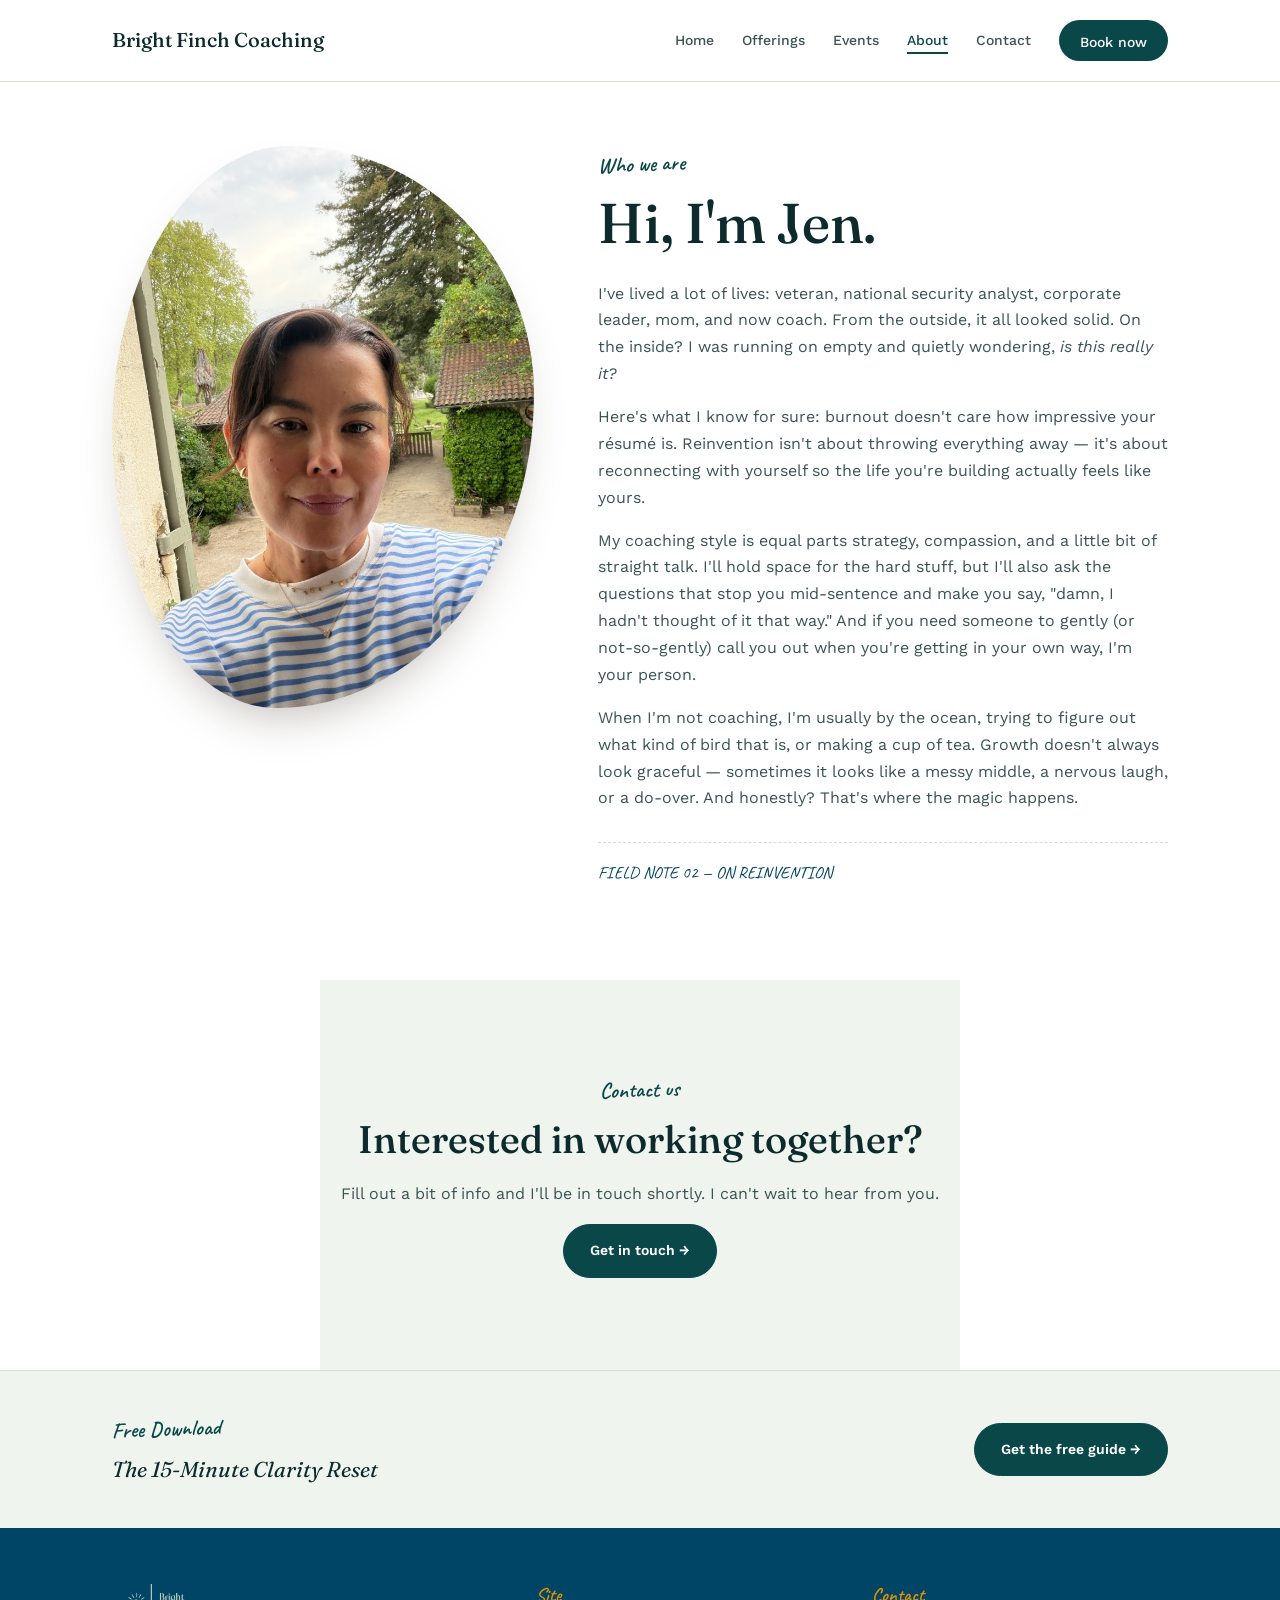
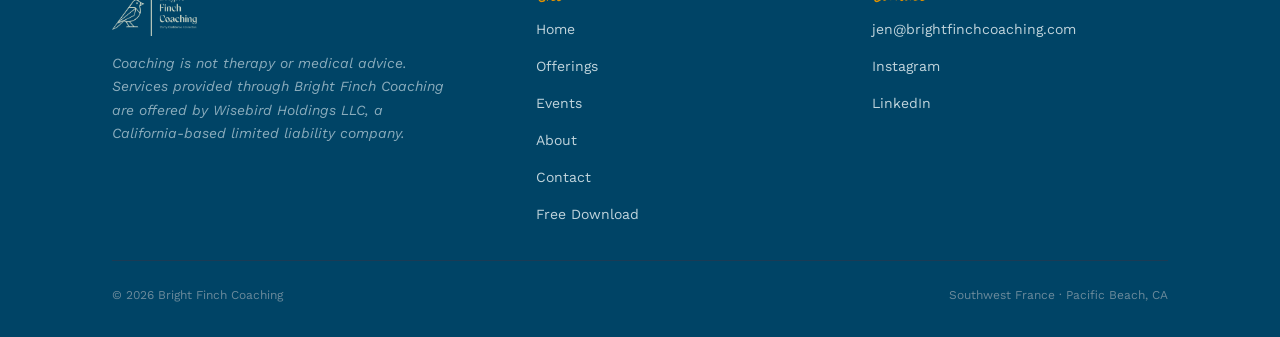
==== about.html @ c904a0f5 "Rename /freebie to /clarity-reset Co-Authored-By: Claude Sonnet 4.6 <noreply@anthropic.com>" ====
<!DOCTYPE html>
<html lang="en">
<head>
<meta charset="UTF-8">
<meta name="viewport" content="width=device-width, initial-scale=1.0">
<title>About — Bright Finch Coaching</title>
<meta name="description" content="Meet Jen — veteran, national security analyst, corporate leader, mom, and now coach.">
<link rel="stylesheet" href="css/style.css">
<link rel="icon" type="image/png" sizes="512x512" href="favicon-512.png">
<link rel="icon" type="image/png" sizes="32x32" href="favicon-32.png">
<link rel="icon" type="image/png" sizes="16x16" href="favicon-16.png">
<link rel="apple-touch-icon" href="apple-touch-icon.png">
</head>
<body>

<header class="site-header">
  <nav class="nav">
    <a href="index.html" class="wordmark">Bright Finch Coaching</a>
    <ul class="nav-links">
      <li><a href="index.html">Home</a></li>
      <li><a href="offerings.html">Offerings</a></li>
      <li><a href="events.html">Events</a></li>
      <li><a href="about.html" class="active">About</a></li>
      <li><a href="contact.html">Contact</a></li>
      <li><a href="contact.html" class="btn btn-solid nav-cta">Book now</a></li>
    </ul>
    <button class="nav-toggle" aria-label="Toggle menu"><span></span><span></span><span></span></button>
  </nav>
</header>

<main>
  <section class="hero">
    <div class="container about-grid">
      <div class="about-image">
        <img src="images/jen.jpg" alt="Jen, founder of Bright Finch Coaching">
      </div>
      <div>
        <span class="eyebrow">Who we are</span>
        <h1>Hi, I'm Jen.</h1>
        <p>I've lived a lot of lives: veteran, national security analyst, corporate leader, mom, and now coach. From the outside, it all looked solid. On the inside? I was running on empty and quietly wondering, <em>is this really it?</em></p>
        <p>Here's what I know for sure: burnout doesn't care how impressive your résumé is. Reinvention isn't about throwing everything away — it's about reconnecting with yourself so the life you're building actually feels like yours.</p>
        <p>My coaching style is equal parts strategy, compassion, and a little bit of straight talk. I'll hold space for the hard stuff, but I'll also ask the questions that stop you mid-sentence and make you say, "damn, I hadn't thought of it that way." And if you need someone to gently (or not-so-gently) call you out when you're getting in your own way, I'm your person.</p>
        <p>When I'm not coaching, I'm usually by the ocean, trying to figure out what kind of bird that is, or making a cup of tea. Growth doesn't always look graceful — sometimes it looks like a messy middle, a nervous laugh, or a do-over. And honestly? That's where the magic happens.</p>
        <div class="specimen-note">FIELD NOTE 02 — ON REINVENTION</div>
      </div>
    </div>
  </section>

  <section class="section-alt center" style="max-width:640px; margin:0 auto;">
    <span class="eyebrow">Contact us</span>
    <h2>Interested in working together?</h2>
    <p>Fill out a bit of info and I'll be in touch shortly. I can't wait to hear from you.</p>
    <a href="contact.html" class="btn btn-solid">Get in touch →</a>
  </section>
</main>

<section class="freebie-strip">
  <div class="container">
    <div class="freebie-strip-inner">
      <div>
        <span class="eyebrow">Free Download</span>
        <p class="freebie-strip-title">The 15-Minute Clarity Reset</p>
      </div>
      <a href="clarity-reset.html" class="btn btn-solid">Get the free guide →</a>
    </div>
  </div>
</section>

<footer class="site-footer">
  <div class="container">
    <div class="footer-grid">
      <div>
        <div class="wordmark">
          <img src="images/logo-lockup-sage.png" alt="Bright Finch Coaching">
        </div>
        <p style="margin-top:16px; max-width:38ch;"><em>Coaching is not therapy or medical advice. Services provided through Bright Finch Coaching are offered by Wisebird Holdings LLC, a California-based limited liability company.</em></p>
      </div>
      <div>
        <h4>Site</h4>
        <ul class="footer-links">
          <li><a href="index.html">Home</a></li>
          <li><a href="offerings.html">Offerings</a></li>
          <li><a href="events.html">Events</a></li>
          <li><a href="about.html">About</a></li>
          <li><a href="contact.html">Contact</a></li>
          <li><a href="clarity-reset.html">Free Download</a></li>
        </ul>
      </div>
      <div>
        <h4>Contact</h4>
        <ul class="footer-links">
          <li><a href="mailto:jen@brightfinchcoaching.com">jen@brightfinchcoaching.com</a></li>
          <li><a href="http://instagram.com/brightfinchcoaching" target="_blank" rel="noopener">Instagram</a></li>
          <li><a href="https://www.linkedin.com/in/jennifer-holt19/" target="_blank" rel="noopener">LinkedIn</a></li>
        </ul>
      </div>
    </div>
    <div class="footer-bottom">
      <span>© 2026 Bright Finch Coaching</span>
      <span>Southwest France · Pacific Beach, CA</span>
    </div>
  </div>
</footer>

<script src="js/main.js"></script>
</body>
</html>
---- css/style.css ----
/* ============================================
   Bright Finch Coaching — Deep Teal / Sage
   Brand colours: Teal #0A4748 · Sage #CBD6C6
   ============================================ */

@import url('https://fonts.googleapis.com/css2?family=Fraunces:ital,opsz,wght@0,9..144,400;0,9..144,500;0,9..144,600;1,9..144,500&family=Work+Sans:wght@400;500;600&family=Caveat:wght@500;600&display=swap');

:root {
  /* Brand palette — all 6 colours */
  --teal: #0A4748;          /* Deep Teal — primary */
  --teal-light: #8ABCBC;    /* Light Teal — hover / soft accent */
  --navy: #004466;          /* Deep Navy — footer bg */
  --sage: #D6DFCE;          /* Sage — light backgrounds / borders */
  --sage-light: #EFF4EE;    /* Sage tint — section alt bg */
  --gold: #E09200;          /* Amber Gold — highlight on dark */
  --mauve: #A48EA2;         /* Muted Mauve — tags / secondary accent */

  /* Semantic tokens */
  --paper: #FFFFFF;
  --paper-alt: #EFF4EE;
  --ink: #0D2B2C;
  --ink-soft: #3B5354;
  --ink-faint: #7A9898;
  --moss: #0A4748;          /* teal — retreat block bg */
  --moss-deep: #004466;     /* navy — footer bg */
  --rust: #0A4748;          /* teal — primary CTA accent */
  --mustard: #E09200;       /* gold — accent on dark backgrounds */
  --line: #D6DFCE;          /* sage — dividers */
  --line-soft: #EFF4EE;     /* sage tint — soft dividers */

  --serif: 'Fraunces', Georgia, serif;
  --sans: 'Work Sans', -apple-system, BlinkMacSystemFont, sans-serif;
  --mono: 'Work Sans', -apple-system, BlinkMacSystemFont, sans-serif;
  --script: 'Caveat', cursive;

  --max: 1120px;
  --blob-1: 63% 37% 54% 46% / 43% 47% 53% 57%;
  --blob-2: 42% 58% 61% 39% / 51% 44% 56% 49%;
}

* { box-sizing: border-box; }

html { scroll-behavior: smooth; }

body {
  margin: 0;
  background: var(--paper);
  color: var(--ink);
  font-family: var(--sans);
  font-size: 16px;
  line-height: 1.68;
  -webkit-font-smoothing: antialiased;
}

img { max-width: 100%; display: block; }

a { color: inherit; text-decoration: none; }

h1, h2, h3, h4 {
  font-family: var(--serif);
  font-weight: 500;
  line-height: 1.18;
  margin: 0 0 0.5em;
  color: var(--ink);
}

h1 { font-size: clamp(2.4rem, 5vw, 3.5rem); }
h2 { font-size: clamp(1.8rem, 3.2vw, 2.4rem); }
h3 { font-size: 1.4rem; }

p { margin: 0 0 1em; color: var(--ink-soft); }

.container {
  max-width: var(--max);
  margin: 0 auto;
  padding: 0 32px;
}

/* ---------- eyebrow / labels ---------- */
.eyebrow {
  font-family: var(--script);
  font-size: 22px;
  font-weight: 600;
  color: var(--rust);
  display: inline-block;
  margin-bottom: 8px;
  transform: rotate(-2deg);
}

.tag {
  font-family: var(--sans);
  font-size: 11px;
  letter-spacing: 0.04em;
  color: var(--mauve);
  border: 1px solid var(--mauve);
  border-radius: 20px;
  padding: 3px 12px;
  display: inline-block;
}

/* ---------- buttons ---------- */
.btn {
  display: inline-flex;
  align-items: center;
  gap: 8px;
  font-family: var(--sans);
  font-weight: 600;
  font-size: 14px;
  padding: 14px 26px;
  border-radius: 999px;
  border: 1.5px solid var(--rust);
  transition: background 0.18s ease, color 0.18s ease, transform 0.15s ease;
}

.btn-solid {
  background: var(--rust);
  color: var(--paper);
}
/* override nav-links a color specificity for solid buttons */
a.btn-solid,
.nav-links a.btn-solid { color: var(--paper); }
.btn-solid:hover { background: var(--teal-light); border-color: var(--teal-light); transform: translateY(-1px) rotate(-1deg); }

.btn-outline {
  background: transparent;
  color: var(--rust);
}
.btn-outline:hover { background: var(--rust); color: var(--paper); }

/* ---------- header / nav ---------- */
.site-header {
  border-bottom: 1px solid var(--line);
  background: var(--paper);
  position: sticky;
  top: 0;
  z-index: 20;
}

.nav {
  display: flex;
  align-items: center;
  justify-content: space-between;
  padding: 20px 32px;
  max-width: var(--max);
  margin: 0 auto;
}

.wordmark {
  font-family: var(--serif);
  font-weight: 500;
  font-size: 20px;
  display: flex;
  align-items: center;
  gap: 10px;
}


.nav-links {
  display: flex;
  align-items: center;
  gap: 28px;
  list-style: none;
  margin: 0;
  padding: 0;
}

.nav-links a {
  font-family: var(--sans);
  font-size: 14px;
  font-weight: 500;
  color: var(--ink-soft);
  padding-bottom: 4px;
  border-bottom: 2px solid transparent;
}

.nav-links a:hover,
.nav-links a.active {
  color: var(--rust);
  border-bottom-color: var(--rust);
}

.nav-cta { font-size: 13px; padding: 10px 20px; }

.nav-toggle {
  display: none;
  background: none;
  border: none;
  cursor: pointer;
  padding: 4px;
}
.nav-toggle span {
  display: block;
  width: 22px;
  height: 2px;
  background: var(--ink);
  margin: 5px 0;
  border-radius: 2px;
}

/* ---------- sections ---------- */
section { padding: 92px 0; }
.section-alt { background: var(--paper-alt); }

.divider {
  border: none;
  border-top: 1px solid var(--line);
  margin: 0;
}

/* ---------- hero ---------- */
.hero {
  padding: 64px 0 92px;
}
.hero-grid {
  display: grid;
  grid-template-columns: 1.05fr 0.95fr;
  gap: 64px;
  align-items: center;
}
.hero h1 { margin-bottom: 24px; }
.hero .lede {
  font-size: 1.15rem;
  color: var(--ink-soft);
  max-width: 46ch;
}
.hero-actions { margin-top: 30px; display: flex; gap: 16px; align-items: center; flex-wrap: wrap; }

.hero-image {
  border-radius: var(--blob-1);
  overflow: hidden;
  aspect-ratio: 4/5;
  box-shadow: 0 24px 48px -20px rgba(58, 46, 34, 0.35);
}
.hero-image img { width: 100%; height: 100%; object-fit: cover; }

.specimen-note {
  margin-top: 30px;
  padding-top: 16px;
  border-top: 1px dashed var(--line);
  font-family: var(--script);
  font-size: 17px;
  color: var(--moss-deep);
}

/* ---------- wordmark logo ---------- */
.wordmark img { height: 52px; width: auto; }

/* ---------- bird mark divider ---------- */
.mark-divider {
  display: flex;
  align-items: center;
  justify-content: center;
  gap: 20px;
  padding: 8px 0;
}
.mark-divider::before,
.mark-divider::after {
  content: '';
  flex: 1;
  height: 1px;
  background: var(--line);
}
.mark-divider img { height: 36px; width: auto; opacity: 0.55; }

/* ---------- card grid ---------- */
.grid-3 {
  display: grid;
  grid-template-columns: repeat(3, 1fr);
  gap: 40px;
}
.grid-2 {
  display: grid;
  grid-template-columns: repeat(2, 1fr);
  gap: 40px;
}

.card {
  display: flex;
  flex-direction: column;
}
.card-image {
  border-radius: var(--blob-2);
  overflow: hidden;
  aspect-ratio: 4/3;
  margin-bottom: 20px;
  box-shadow: 0 18px 36px -18px rgba(58, 46, 34, 0.35);
}
.card:nth-child(2) .card-image { border-radius: var(--blob-1); }
.card-image img { width: 100%; height: 100%; object-fit: cover; }

.card-number {
  font-family: var(--script);
  font-size: 18px;
  font-weight: 600;
  color: var(--moss);
  margin-bottom: 4px;
  display: block;
}

.card ul {
  list-style: none;
  padding: 0;
  margin: 14px 0 20px;
}
.card ul li {
  font-size: 14px;
  color: var(--ink-soft);
  padding-left: 20px;
  position: relative;
  margin-bottom: 8px;
}
.card ul li::before {
  content: "✦";
  position: absolute;
  left: 0;
  top: -1px;
  color: var(--rust);
  font-size: 12px;
}

/* ---------- event cards ---------- */
.event-card {
  display: grid;
  grid-template-columns: 1fr 1.4fr;
  gap: 28px;
  align-items: start;
  padding-bottom: 44px;
  border-bottom: 1px dashed var(--line);
}
.event-card:last-child { border-bottom: none; padding-bottom: 0; }
.event-image { border-radius: var(--blob-1); overflow: hidden; aspect-ratio: 4/3; }
.event-image img { width: 100%; height: 100%; object-fit: cover; }
.event-meta { font-family: var(--script); font-size: 17px; color: var(--rust); margin-bottom: 6px; display: block; }

/* ---------- pull quote ---------- */
.pullquote {
  font-family: var(--serif);
  font-style: italic;
  font-size: 1.5rem;
  line-height: 1.45;
  color: var(--moss-deep);
  border-left: 3px solid var(--rust);
  padding-left: 28px;
  margin: 36px 0;
}

/* ---------- about ---------- */
.about-grid {
  display: grid;
  grid-template-columns: 0.85fr 1.15fr;
  gap: 64px;
  align-items: start;
}
.about-image { border-radius: var(--blob-2); overflow: hidden; box-shadow: 0 24px 48px -20px rgba(58, 46, 34, 0.35); }
.about-image img { width: 100%; }

/* ---------- retreat cross-promo ---------- */
.retreat-block {
  background: var(--moss);
  color: var(--paper);
  border-radius: 32px;
  padding: 56px;
  display: grid;
  grid-template-columns: 1fr 1fr;
  gap: 48px;
  align-items: center;
}
.retreat-block h2, .retreat-block .eyebrow { color: var(--paper); }
.retreat-block .eyebrow { color: var(--mustard); }
.retreat-block p { color: #B0CECE; }
.retreat-block .btn-outline { border-color: var(--paper); color: var(--paper); }
.retreat-block .btn-outline:hover { background: var(--paper); color: var(--moss-deep); }
.retreat-image { border-radius: var(--blob-1); overflow: hidden; aspect-ratio: 4/3; }
.retreat-image img { width: 100%; height: 100%; object-fit: cover; }

/* ---------- contact form ---------- */
.contact-grid {
  display: grid;
  grid-template-columns: 0.9fr 1.1fr;
  gap: 64px;
}
form.contact-form {
  display: flex;
  flex-direction: column;
  gap: 18px;
}
.field label {
  display: block;
  font-family: var(--sans);
  font-size: 12px;
  font-weight: 600;
  letter-spacing: 0.03em;
  color: var(--ink-faint);
  margin-bottom: 6px;
}
.field input,
.field textarea {
  width: 100%;
  background: var(--paper);
  border: 1.5px solid var(--line);
  border-radius: 16px;
  padding: 13px 16px;
  font-family: var(--sans);
  font-size: 15px;
  color: var(--ink);
}
.field input:focus,
.field textarea:focus {
  outline: none;
  border-color: var(--rust);
}
.field textarea { resize: vertical; min-height: 130px; }

/* ---------- footer ---------- */
.site-footer {
  background: var(--moss-deep);
  color: #DCE0D0;
  padding: 56px 0 32px;
  margin-top: 0;
}
.footer-grid {
  display: grid;
  grid-template-columns: 1.3fr 1fr 1fr;
  gap: 40px;
  padding-bottom: 32px;
  border-bottom: 1px solid #1A3B55;
}
.site-footer h4 {
  font-family: var(--script);
  font-size: 19px;
  font-weight: 600;
  color: var(--mustard);
  margin-bottom: 10px;
}
.site-footer .wordmark { color: var(--paper); }
.site-footer p { color: #8AACBC; font-size: 14px; }
.site-footer a { font-size: 14px; color: #C0D4DC; }
.site-footer a:hover { color: var(--gold); }
.footer-links { list-style: none; padding: 0; margin: 0; display: flex; flex-direction: column; gap: 10px; }
.footer-bottom {
  padding-top: 24px;
  display: flex;
  justify-content: space-between;
  flex-wrap: wrap;
  gap: 12px;
  font-family: var(--sans);
  font-size: 12px;
  color: #6A8A9B;
}

/* ---------- hero brand mark ---------- */
.hero-brand-mark {
  width: 48px;
  height: 48px;
  border-radius: 12px;
  margin-bottom: 20px;
  box-shadow: 0 6px 16px -6px rgba(10,71,72,0.3);
}

/* ---------- hero subheadline ---------- */
.hero-sub {
  font-family: var(--serif);
  font-style: italic;
  font-size: clamp(1.2rem, 2.2vw, 1.5rem);
  color: var(--ink);
  margin: 0 0 20px;
}

/* ---------- recognition section ---------- */
.recognition { background: var(--teal); }
.recognition-inner { max-width: 680px; }
.recognition .eyebrow { color: var(--gold); }
.recognition h2 { color: var(--paper); }
.recognition > .container > .recognition-inner > p { color: #9ABFBF; }
.recognition p { color: #9ABFBF; }
.recognition-list {
  list-style: none;
  padding: 0;
  margin: 8px 0 32px;
}
.recognition-list li {
  font-family: var(--serif);
  font-style: italic;
  font-size: 1.2rem;
  color: var(--sage);
  padding: 12px 0;
  border-bottom: 1px solid rgba(203,214,198,0.18);
}
.recognition-list li:first-child { border-top: 1px solid rgba(203,214,198,0.18); }
.recognition-close {
  font-family: var(--serif);
  font-size: 1.05rem;
  color: var(--paper) !important;
}

/* ---------- testimonials ---------- */
.testimonial-grid {
  display: grid;
  grid-template-columns: repeat(3, 1fr);
  gap: 28px;
  margin-bottom: 56px;
}
.testimonial {
  background: var(--sage-light);
  border-radius: 24px;
  padding: 32px;
  margin: 0;
  display: flex;
  flex-direction: column;
  gap: 16px;
}
.testimonial p {
  font-family: var(--serif);
  font-style: italic;
  font-size: 1.05rem;
  color: var(--ink);
  margin: 0;
  line-height: 1.65;
}
.testimonial cite {
  font-family: var(--sans);
  font-size: 13px;
  font-style: normal;
  color: var(--ink-faint);
  font-weight: 500;
}

/* ---------- proof photography ---------- */
.proof-images {
  display: grid;
  grid-template-columns: 1fr 1fr;
  gap: 32px;
}
.proof-image {
  border-radius: var(--blob-1);
  overflow: hidden;
  aspect-ratio: 4/3;
  box-shadow: 0 18px 36px -18px rgba(10,71,72,0.3);
}
.proof-image:nth-child(2) { border-radius: var(--blob-2); }
.proof-image img { width: 100%; height: 100%; object-fit: cover; }

/* ---------- final CTA ---------- */
.final-cta { background: var(--teal); }
.final-cta .eyebrow { color: var(--gold); }
.final-cta h2 { color: var(--paper); }
.final-cta p { color: #9ABFBF; }
.final-cta .btn-solid {
  background: var(--paper);
  color: var(--teal);
  border-color: var(--paper);
}
.final-cta .btn-solid:hover { background: var(--sage); border-color: var(--sage); color: var(--teal); }
.final-cta-mark { height: 52px; width: auto; margin: 0 auto 28px; display: block; opacity: 0.7; }

/* ---------- offer page ---------- */
.offer-lede {
  font-family: var(--serif);
  font-size: clamp(1.15rem, 2vw, 1.35rem);
  font-style: italic;
  color: var(--ink);
  line-height: 1.55;
  margin: 0 0 1em;
}
.offer-price-card {
  background: var(--teal);
  color: var(--paper);
  border-radius: 32px;
  padding: 56px;
  text-align: center;
  max-width: 560px;
  margin: 0 auto;
}
.offer-price-card h2 { color: var(--paper); margin-bottom: 8px; }
.offer-price-card .eyebrow { color: var(--gold); }
.offer-price { font-size: 4rem; font-weight: 600; font-family: var(--serif); color: var(--paper); line-height: 1; margin: 16px 0 4px; }
.offer-price-note { color: var(--sage); font-size: 14px; margin: 0 0 32px; }
.offer-checklist { list-style: none; padding: 0; margin: 0 0 32px; text-align: left; display: inline-block; }
.offer-checklist li { padding: 8px 0 8px 32px; position: relative; color: var(--ink-soft); font-size: 15px; border-bottom: 1px solid var(--line-soft); }
.offer-checklist li:last-child { border-bottom: none; }
.offer-checklist li::before { content: "✔"; position: absolute; left: 0; color: var(--teal); font-size: 13px; top: 9px; }
.offer-checklist-light li { color: #B0CECE; border-bottom-color: rgba(203,214,198,0.2); }
.offer-checklist-light li::before { color: var(--gold); }
.offer-fit-list { list-style: none; padding: 0; margin: 0 0 1em; }
.offer-fit-list li { padding: 10px 0 10px 28px; position: relative; color: var(--ink-soft); border-bottom: 1px dashed var(--line); }
.offer-fit-list li:last-child { border-bottom: none; }
.offer-fit-list li::before { content: "→"; position: absolute; left: 0; color: var(--teal); font-weight: 600; }
.offer-narrow { max-width: 680px; }
.offer-cta-card {
  background: var(--sage-light);
  border-radius: 32px;
  padding: 56px;
  text-align: center;
}
.offer-cta-card h2 { color: var(--teal); }

/* ---------- utility ---------- */
.center { text-align: center; }
.mt-0 { margin-top: 0; }
.section-head { max-width: 640px; margin: 0 auto 56px; }
.section-head.left { margin-left: 0; }

/* Freebie strip */
.freebie-strip { background: var(--sage-light); border-top: 1px solid var(--line); padding: 40px 0; }
.freebie-strip-inner { display: flex; align-items: center; justify-content: space-between; gap: 32px; flex-wrap: wrap; }
.freebie-strip-inner .eyebrow { margin-bottom: 4px; }
.freebie-strip-title { font-family: var(--serif); font-size: 1.35rem; color: var(--ink); margin: 0; font-style: italic; }

/* ---------- responsive ---------- */
@media (max-width: 860px) {
  .hero-grid, .about-grid, .contact-grid, .retreat-block { grid-template-columns: 1fr; }
  .grid-3 { grid-template-columns: 1fr 1fr; }
  .event-card { grid-template-columns: 1fr; }
  .footer-grid { grid-template-columns: 1fr 1fr; }
  .testimonial-grid { grid-template-columns: 1fr; }
  .proof-images { grid-template-columns: 1fr; }
}

@media (max-width: 640px) {
  .nav-links { position: fixed; top: 65px; left: 0; right: 0; background: var(--paper); flex-direction: column; align-items: flex-start; padding: 24px 32px; border-bottom: 1px solid var(--line); gap: 18px; display: none; }
  .nav-links.open { display: flex; }
  .nav-toggle { display: block; }
  .nav-cta { display: none; }
  .grid-3, .grid-2 { grid-template-columns: 1fr; }
  section { padding: 56px 0; }
  .retreat-block { padding: 32px; border-radius: 24px; }
  .container { padding: 0 22px; }
  .hero-image, .about-image, .card-image, .event-image, .retreat-image { border-radius: 24px; }
  .testimonial-grid { grid-template-columns: 1fr; }
  .proof-images { grid-template-columns: 1fr; }
}
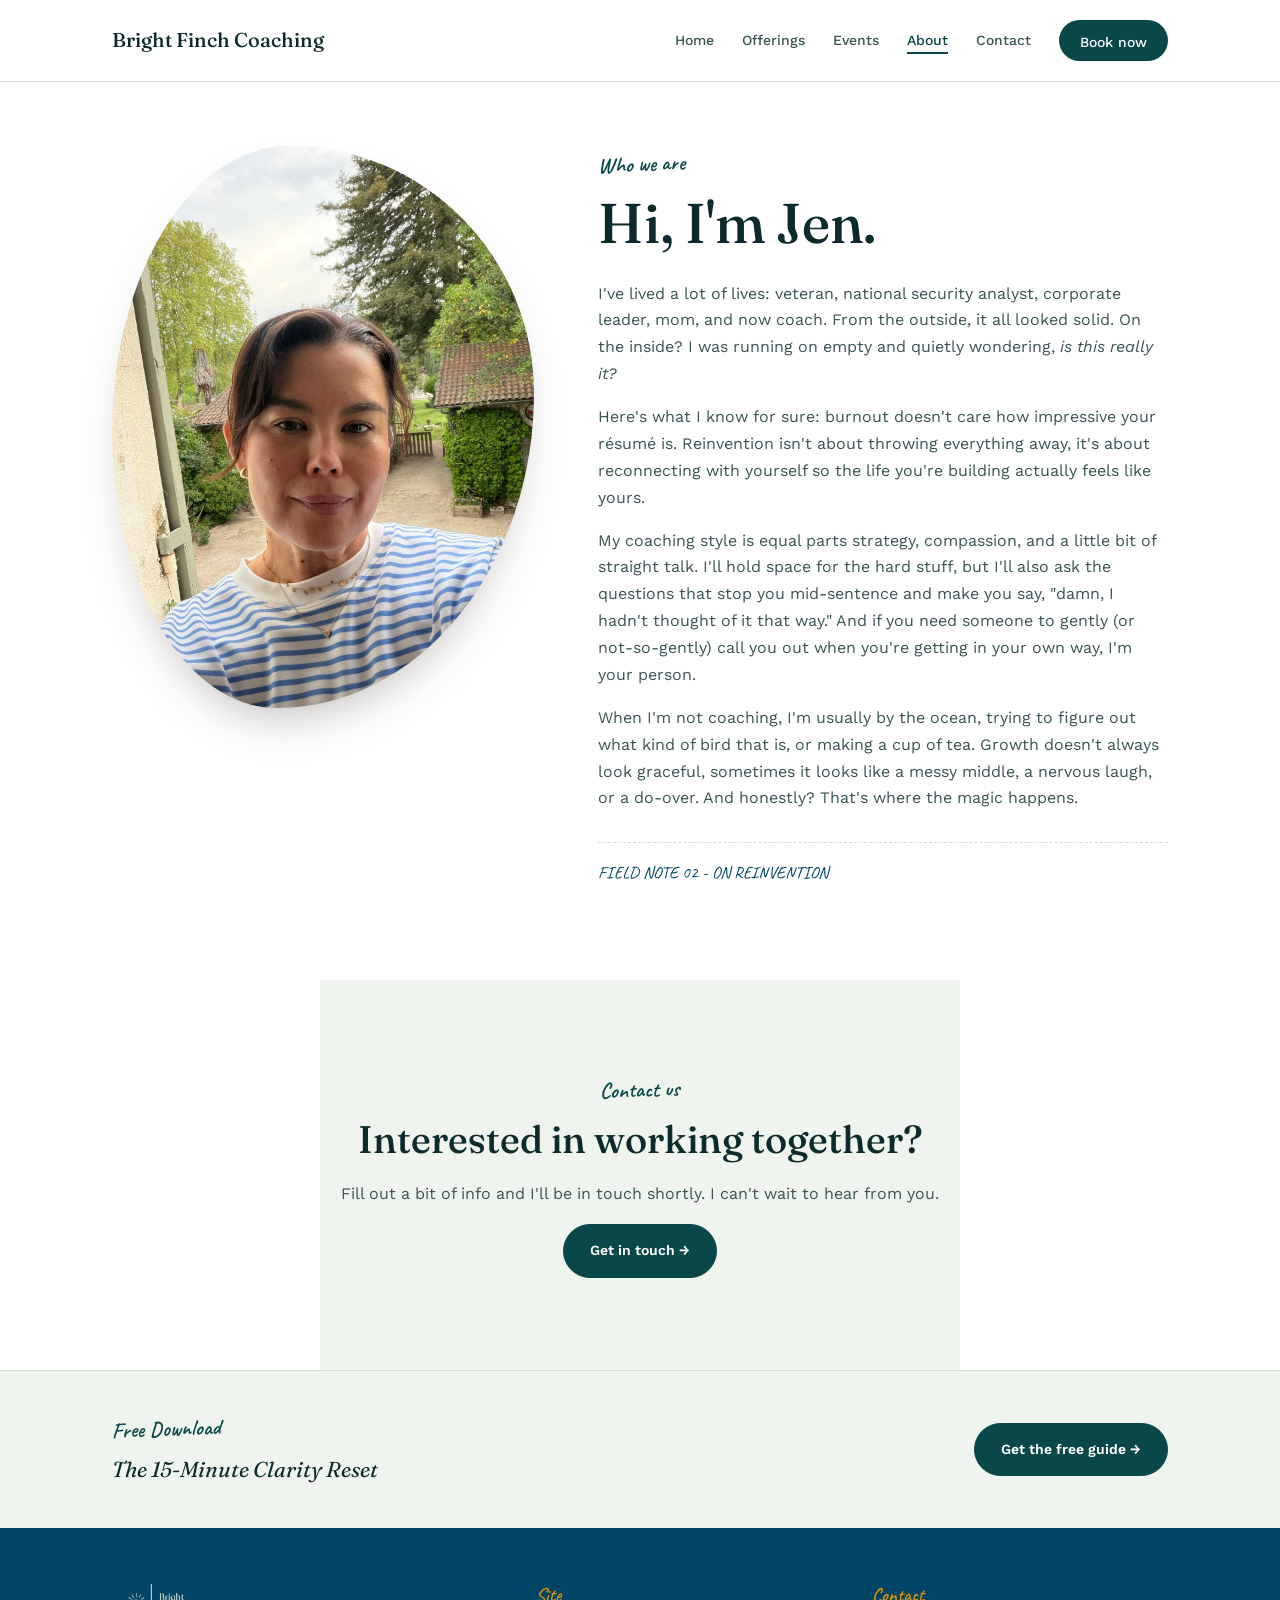
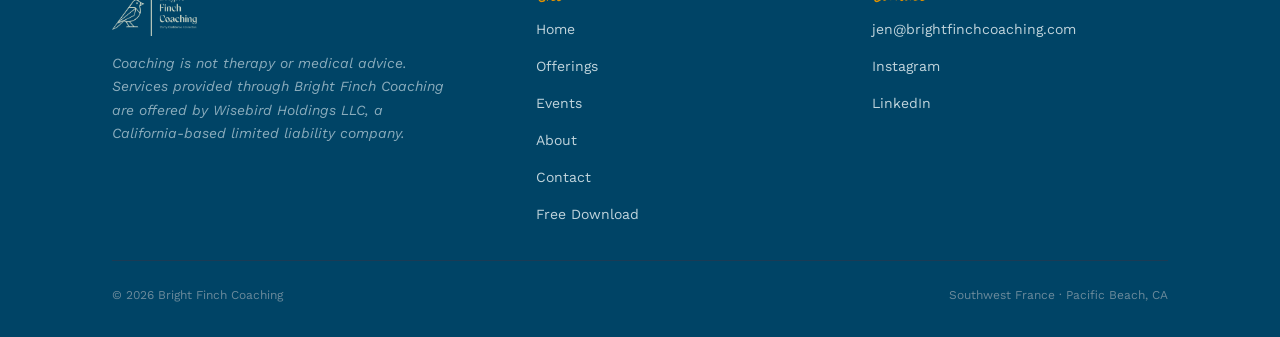
==== commit 3c7b20e8: "Redesign offerings page: new four-way structure, emphasize 1:1 Coaching, remove legacy options, upda" ====
--- a/about.html
+++ b/about.html
@@ -3,8 +3,8 @@
 <head>
 <meta charset="UTF-8">
 <meta name="viewport" content="width=device-width, initial-scale=1.0">
-<title>About — Bright Finch Coaching</title>
-<meta name="description" content="Meet Jen — veteran, national security analyst, corporate leader, mom, and now coach.">
+<title>About - Bright Finch Coaching</title>
+<meta name="description" content="Meet Jen, veteran, national security analyst, corporate leader, mom, and now coach.">
 <link rel="stylesheet" href="css/style.css">
 <link rel="icon" type="image/png" sizes="512x512" href="favicon-512.png">
 <link rel="icon" type="image/png" sizes="32x32" href="favicon-32.png">
@@ -38,10 +38,10 @@
         <span class="eyebrow">Who we are</span>
         <h1>Hi, I'm Jen.</h1>
         <p>I've lived a lot of lives: veteran, national security analyst, corporate leader, mom, and now coach. From the outside, it all looked solid. On the inside? I was running on empty and quietly wondering, <em>is this really it?</em></p>
-        <p>Here's what I know for sure: burnout doesn't care how impressive your résumé is. Reinvention isn't about throwing everything away — it's about reconnecting with yourself so the life you're building actually feels like yours.</p>
+        <p>Here's what I know for sure: burnout doesn't care how impressive your résumé is. Reinvention isn't about throwing everything away, it's about reconnecting with yourself so the life you're building actually feels like yours.</p>
         <p>My coaching style is equal parts strategy, compassion, and a little bit of straight talk. I'll hold space for the hard stuff, but I'll also ask the questions that stop you mid-sentence and make you say, "damn, I hadn't thought of it that way." And if you need someone to gently (or not-so-gently) call you out when you're getting in your own way, I'm your person.</p>
-        <p>When I'm not coaching, I'm usually by the ocean, trying to figure out what kind of bird that is, or making a cup of tea. Growth doesn't always look graceful — sometimes it looks like a messy middle, a nervous laugh, or a do-over. And honestly? That's where the magic happens.</p>
-        <div class="specimen-note">FIELD NOTE 02 — ON REINVENTION</div>
+        <p>When I'm not coaching, I'm usually by the ocean, trying to figure out what kind of bird that is, or making a cup of tea. Growth doesn't always look graceful, sometimes it looks like a messy middle, a nervous laugh, or a do-over. And honestly? That's where the magic happens.</p>
+        <div class="specimen-note">FIELD NOTE 02 - ON REINVENTION</div>
       </div>
     </div>
   </section>
--- a/css/style.css
+++ b/css/style.css
@@ -379,10 +379,62 @@
   grid-template-columns: 0.9fr 1.1fr;
   gap: 64px;
 }
-form.contact-form {
+form.contact-form,
+form.lead-magnet-form {
   display: flex;
   flex-direction: column;
   gap: 18px;
+}
+.lead-magnet-hero {
+  padding-bottom: 40px;
+}
+.lead-magnet-grid {
+  display: grid;
+  grid-template-columns: 1.1fr 0.9fr;
+  gap: 56px;
+  align-items: start;
+}
+.lead-panel {
+  background: var(--sage-light);
+  padding: 38px;
+  border-radius: 32px;
+  box-shadow: 0 24px 44px -24px rgba(10,71,72,0.28);
+}
+.lead-panel .panel-copy {
+  margin-bottom: 28px;
+}
+.guide-benefits {
+  display: flex;
+  flex-wrap: wrap;
+  gap: 14px;
+  margin: 28px 0 28px;
+}
+.guide-pill {
+  background: var(--sage);
+  color: var(--ink);
+  border-radius: 999px;
+  padding: 12px 18px;
+  font-size: 14px;
+  font-weight: 600;
+  box-shadow: 0 10px 24px -18px rgba(10,71,72,0.25);
+}
+.print-hint {
+  margin-top: 12px;
+  color: var(--ink-soft);
+  font-size: 14px;
+}
+.print-hint a {
+  color: var(--rust);
+  text-decoration: underline;
+}
+.access-alert {
+  background: rgba(224, 147, 0, 0.12);
+  border: 1px solid rgba(224, 147, 0, 0.3);
+  color: var(--rust);
+  padding: 16px 18px;
+  border-radius: 18px;
+  margin: 0 0 18px;
+  font-weight: 600;
 }
 .field label {
   display: block;
@@ -410,6 +462,62 @@
   border-color: var(--rust);
 }
 .field textarea { resize: vertical; min-height: 130px; }
+
+/* ---------- worksheet ---------- */
+.worksheet {
+  background: var(--paper-alt);
+  border-radius: 32px;
+  padding: 42px;
+  box-shadow: 0 24px 48px -28px rgba(10,71,72,0.18);
+}
+.worksheet-step {
+  margin-bottom: 36px;
+}
+.worksheet-step:last-child { margin-bottom: 0; }
+.worksheet-step h3 {
+  font-size: 1.2rem;
+  margin-bottom: 12px;
+}
+.worksheet-step p {
+  margin-bottom: 18px;
+  color: var(--ink-soft);
+}
+.worksheet-lines {
+  min-height: 100px;
+  border-radius: 18px;
+  border: 1px solid var(--line);
+  padding: 20px;
+  background: var(--paper);
+}
+.print-button {
+  display: inline-flex;
+  align-items: center;
+  gap: 10px;
+}
+@media print {
+  .site-header,
+  .site-footer,
+  .nav,
+  .hero-actions,
+  .print-button,
+  .btn,
+  .nav-toggle,
+  .freebie-strip,
+  .footer-bottom {
+    display: none !important;
+  }
+  body {
+    background: #fff !important;
+  }
+  .container {
+    padding: 0 !important;
+  }
+  .worksheet {
+    box-shadow: none !important;
+    padding: 0;
+    border-radius: 0;
+  }
+}
 
 /* ---------- footer ---------- */
 .site-footer {
@@ -628,4 +736,35 @@
   .hero-image, .about-image, .card-image, .event-image, .retreat-image { border-radius: 24px; }
   .testimonial-grid { grid-template-columns: 1fr; }
   .proof-images { grid-template-columns: 1fr; }
-}
+
+  /* Mobile tweaks for Offerings page */
+  .lead-card {
+    display: grid !important;
+    grid-template-columns: 1fr !important;
+    gap: 18px !important;
+    align-items: start;
+    padding: 0;
+  }
+  .lead-card > div { padding: 0; }
+  .lead-card .btn { width: 100%; box-sizing: border-box; }
+
+  /* Make CTA / offer cards more tappable on mobile */
+  .offer-cta-card,
+  .offer-price-card,
+  .lead-panel {
+    padding: 24px !important;
+    border-radius: 18px;
+  }
+  .offer-cta-card .btn-solid,
+  .offer-price-card .btn-solid,
+  .lead-panel .btn-solid,
+  .lead-card .btn-solid {
+    width: 100%;
+    padding: 14px 18px;
+    font-size: 16px;
+  }
+
+  /* Freebie strip stack */
+  .freebie-strip-inner { flex-direction: column; align-items: stretch; }
+  .freebie-strip-inner a.btn { width: 100%; margin-top: 12px; }
+}
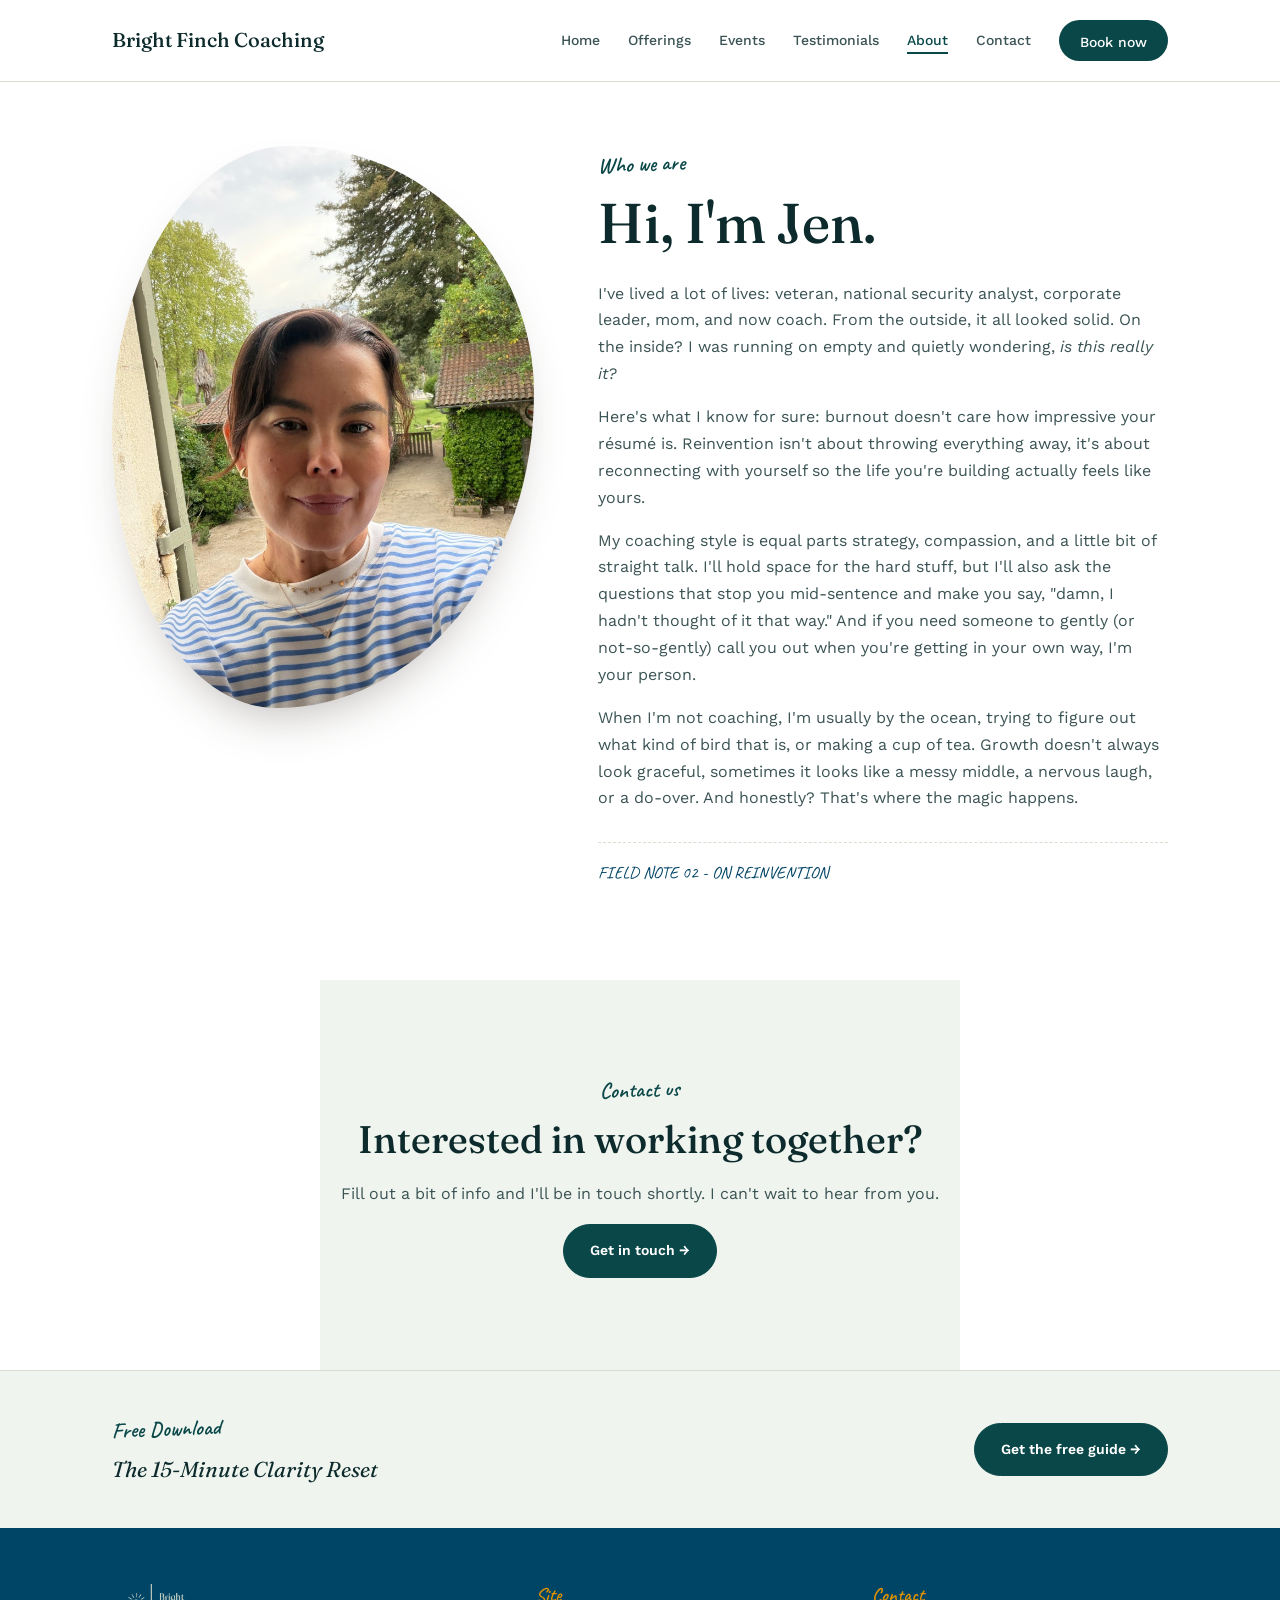
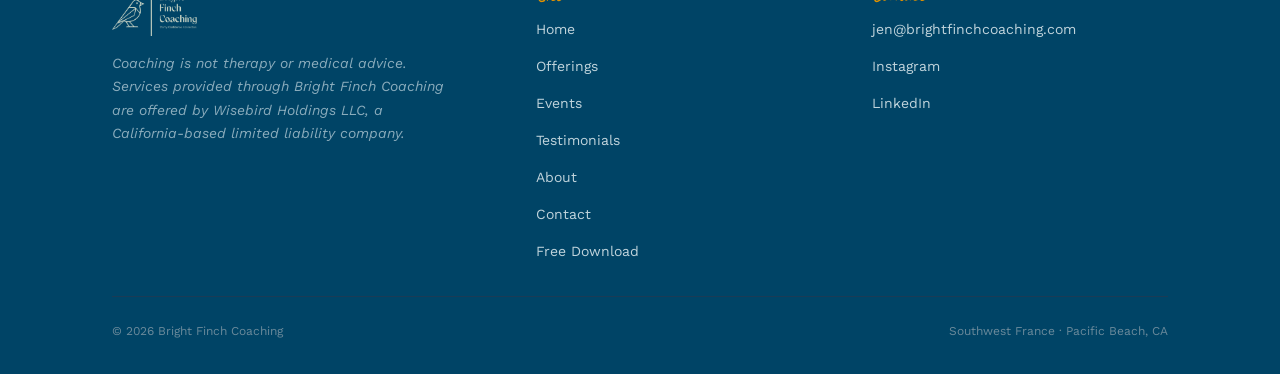
==== commit 5727f325: "Add testimonials page and navigation links" ====
--- a/about.html
+++ b/about.html
@@ -20,6 +20,7 @@
       <li><a href="index.html">Home</a></li>
       <li><a href="offerings.html">Offerings</a></li>
       <li><a href="events.html">Events</a></li>
+      <li><a href="testimonials.html">Testimonials</a></li>
       <li><a href="about.html" class="active">About</a></li>
       <li><a href="contact.html">Contact</a></li>
       <li><a href="contact.html" class="btn btn-solid nav-cta">Book now</a></li>
@@ -81,6 +82,7 @@
           <li><a href="index.html">Home</a></li>
           <li><a href="offerings.html">Offerings</a></li>
           <li><a href="events.html">Events</a></li>
+          <li><a href="testimonials.html">Testimonials</a></li>
           <li><a href="about.html">About</a></li>
           <li><a href="contact.html">Contact</a></li>
           <li><a href="clarity-reset.html">Free Download</a></li>
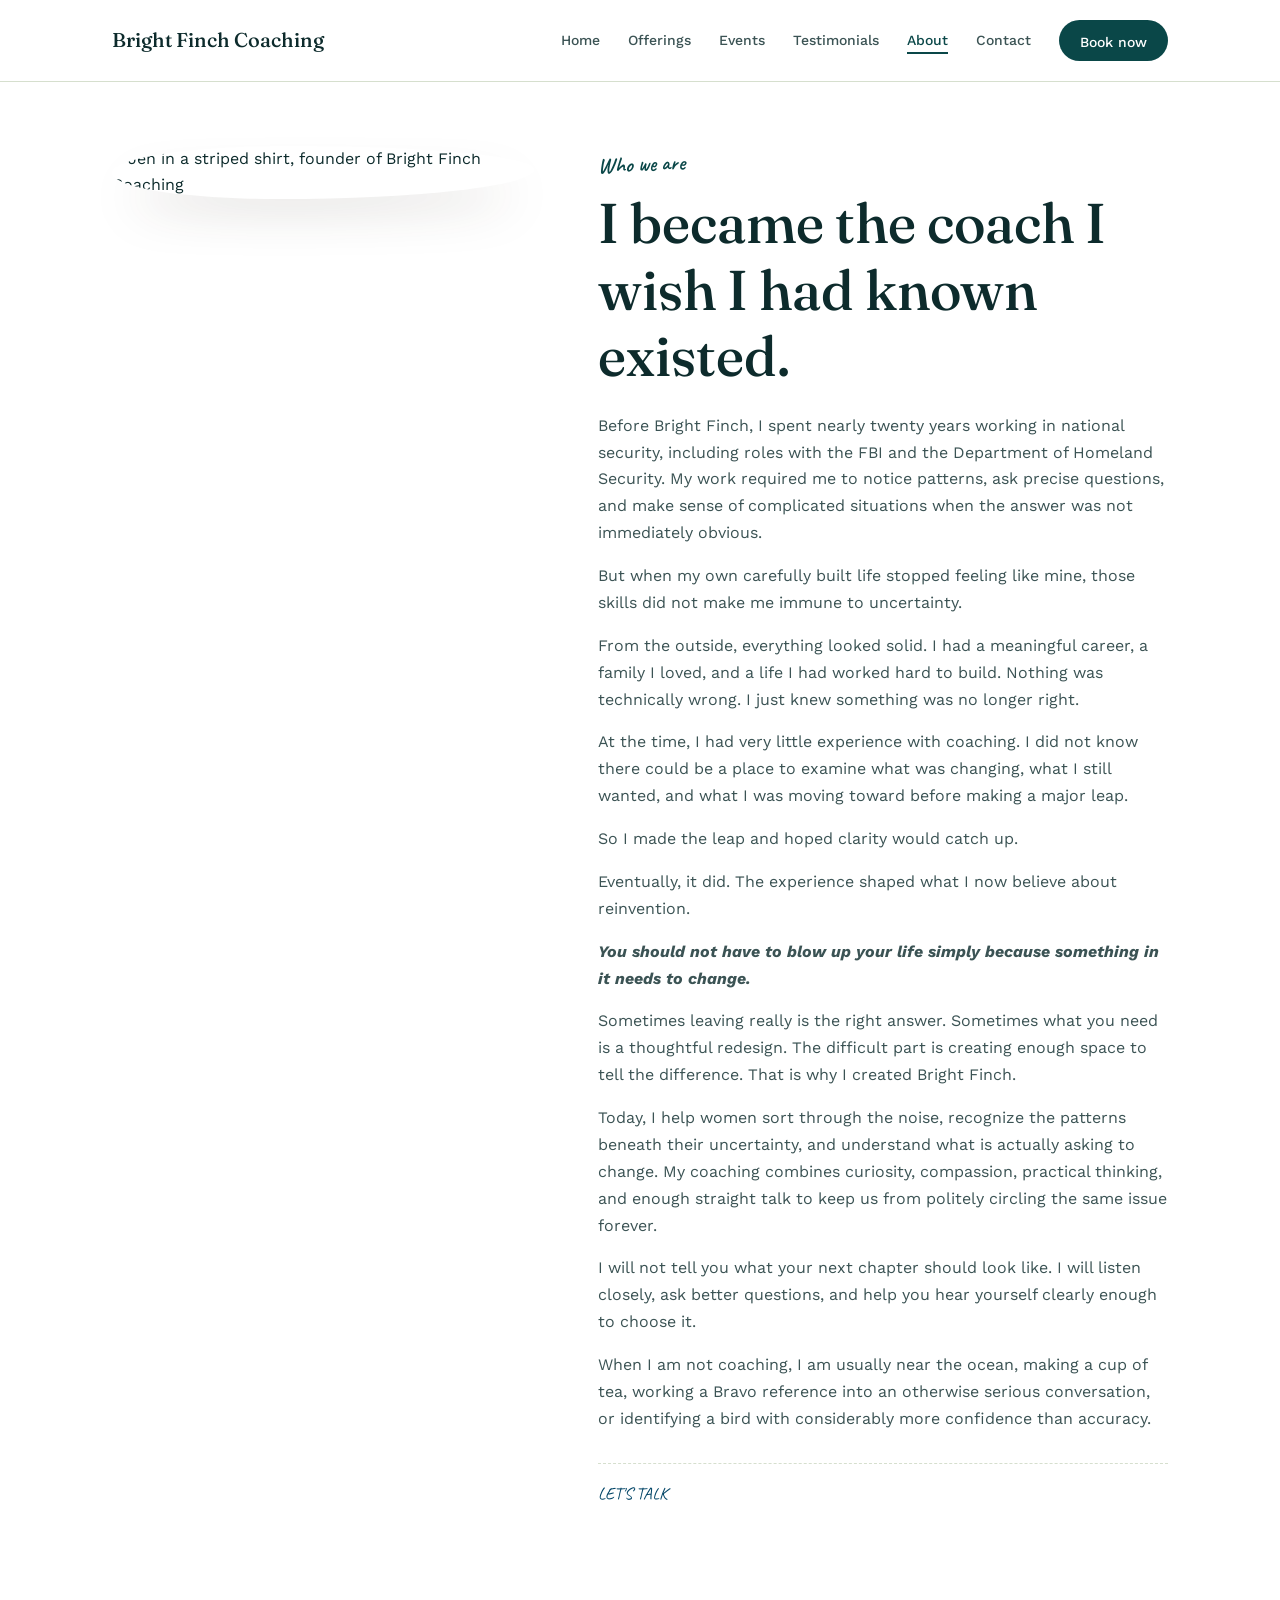
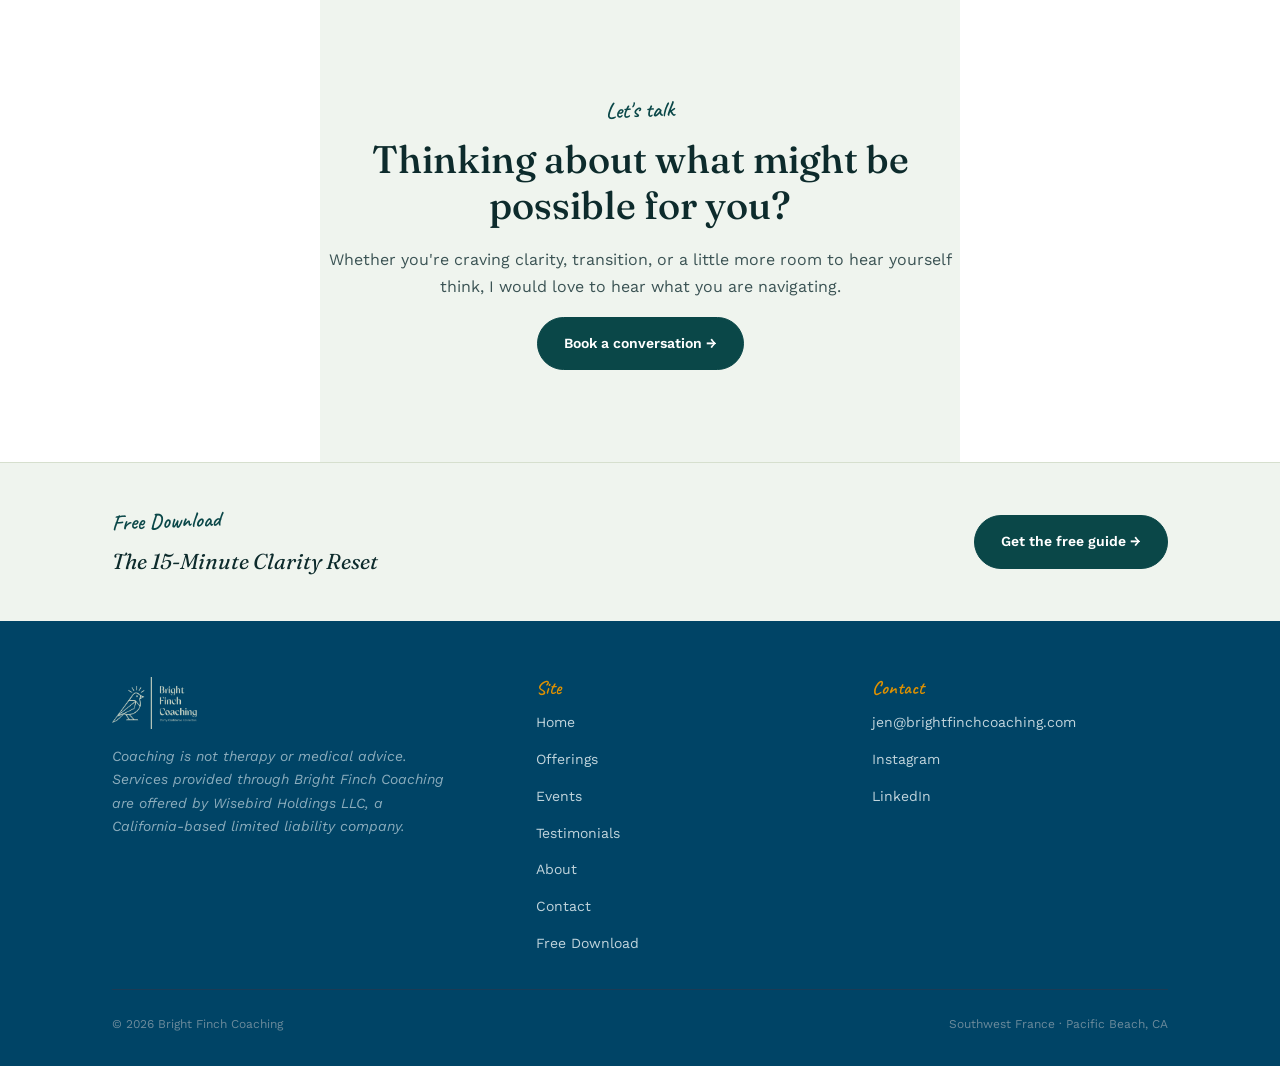
==== commit 6996576c: "Update events imagery and homepage branding copy" ====
--- a/about.html
+++ b/about.html
@@ -33,25 +33,32 @@
   <section class="hero">
     <div class="container about-grid">
       <div class="about-image">
-        <img src="images/jen.jpg" alt="Jen, founder of Bright Finch Coaching">
+        <img src="images/53019F3A-0ED5-4B11-8597-4B63258CE2EA.JPG" alt="Jen in a striped shirt, founder of Bright Finch Coaching">
       </div>
       <div>
         <span class="eyebrow">Who we are</span>
-        <h1>Hi, I'm Jen.</h1>
-        <p>I've lived a lot of lives: veteran, national security analyst, corporate leader, mom, and now coach. From the outside, it all looked solid. On the inside? I was running on empty and quietly wondering, <em>is this really it?</em></p>
-        <p>Here's what I know for sure: burnout doesn't care how impressive your résumé is. Reinvention isn't about throwing everything away, it's about reconnecting with yourself so the life you're building actually feels like yours.</p>
-        <p>My coaching style is equal parts strategy, compassion, and a little bit of straight talk. I'll hold space for the hard stuff, but I'll also ask the questions that stop you mid-sentence and make you say, "damn, I hadn't thought of it that way." And if you need someone to gently (or not-so-gently) call you out when you're getting in your own way, I'm your person.</p>
-        <p>When I'm not coaching, I'm usually by the ocean, trying to figure out what kind of bird that is, or making a cup of tea. Growth doesn't always look graceful, sometimes it looks like a messy middle, a nervous laugh, or a do-over. And honestly? That's where the magic happens.</p>
-        <div class="specimen-note">FIELD NOTE 02 - ON REINVENTION</div>
+        <h1>I became the coach I wish I had known existed.</h1>
+        <p>Before Bright Finch, I spent nearly twenty years working in national security, including roles with the FBI and the Department of Homeland Security. My work required me to notice patterns, ask precise questions, and make sense of complicated situations when the answer was not immediately obvious.</p>
+        <p>But when my own carefully built life stopped feeling like mine, those skills did not make me immune to uncertainty.</p>
+        <p>From the outside, everything looked solid. I had a meaningful career, a family I loved, and a life I had worked hard to build. Nothing was technically wrong. I just knew something was no longer right.</p>
+        <p>At the time, I had very little experience with coaching. I did not know there could be a place to examine what was changing, what I still wanted, and what I was moving toward before making a major leap.</p>
+        <p>So I made the leap and hoped clarity would catch up.</p>
+        <p>Eventually, it did. The experience shaped what I now believe about reinvention.</p>
+        <p><strong><em>You should not have to blow up your life simply because something in it needs to change.</em></strong></p>
+        <p>Sometimes leaving really is the right answer. Sometimes what you need is a thoughtful redesign. The difficult part is creating enough space to tell the difference. That is why I created Bright Finch.</p>
+        <p>Today, I help women sort through the noise, recognize the patterns beneath their uncertainty, and understand what is actually asking to change. My coaching combines curiosity, compassion, practical thinking, and enough straight talk to keep us from politely circling the same issue forever.</p>
+        <p>I will not tell you what your next chapter should look like. I will listen closely, ask better questions, and help you hear yourself clearly enough to choose it.</p>
+        <p>When I am not coaching, I am usually near the ocean, making a cup of tea, working a Bravo reference into an otherwise serious conversation, or identifying a bird with considerably more confidence than accuracy.</p>
+        <div class="specimen-note">LET'S TALK</div>
       </div>
     </div>
   </section>
 
   <section class="section-alt center" style="max-width:640px; margin:0 auto;">
-    <span class="eyebrow">Contact us</span>
-    <h2>Interested in working together?</h2>
-    <p>Fill out a bit of info and I'll be in touch shortly. I can't wait to hear from you.</p>
-    <a href="contact.html" class="btn btn-solid">Get in touch →</a>
+    <span class="eyebrow">Let's talk</span>
+    <h2>Thinking about what might be possible for you?</h2>
+    <p>Whether you're craving clarity, transition, or a little more room to hear yourself think, I would love to hear what you are navigating.</p>
+    <a href="contact.html" class="btn btn-solid">Book a conversation →</a>
   </section>
 </main>
 
--- a/css/style.css
+++ b/css/style.css
@@ -226,12 +226,18 @@
 .hero-actions { margin-top: 30px; display: flex; gap: 16px; align-items: center; flex-wrap: wrap; }
 
 .hero-image {
-  border-radius: var(--blob-1);
+  border-radius: 28px;
   overflow: hidden;
   aspect-ratio: 4/5;
   box-shadow: 0 24px 48px -20px rgba(58, 46, 34, 0.35);
-}
-.hero-image img { width: 100%; height: 100%; object-fit: cover; }
+  background: #f1efe9;
+}
+.hero-image img {
+  width: 100%;
+  height: 100%;
+  object-fit: cover;
+  object-position: center 24%;
+}
 
 .specimen-note {
   margin-top: 30px;
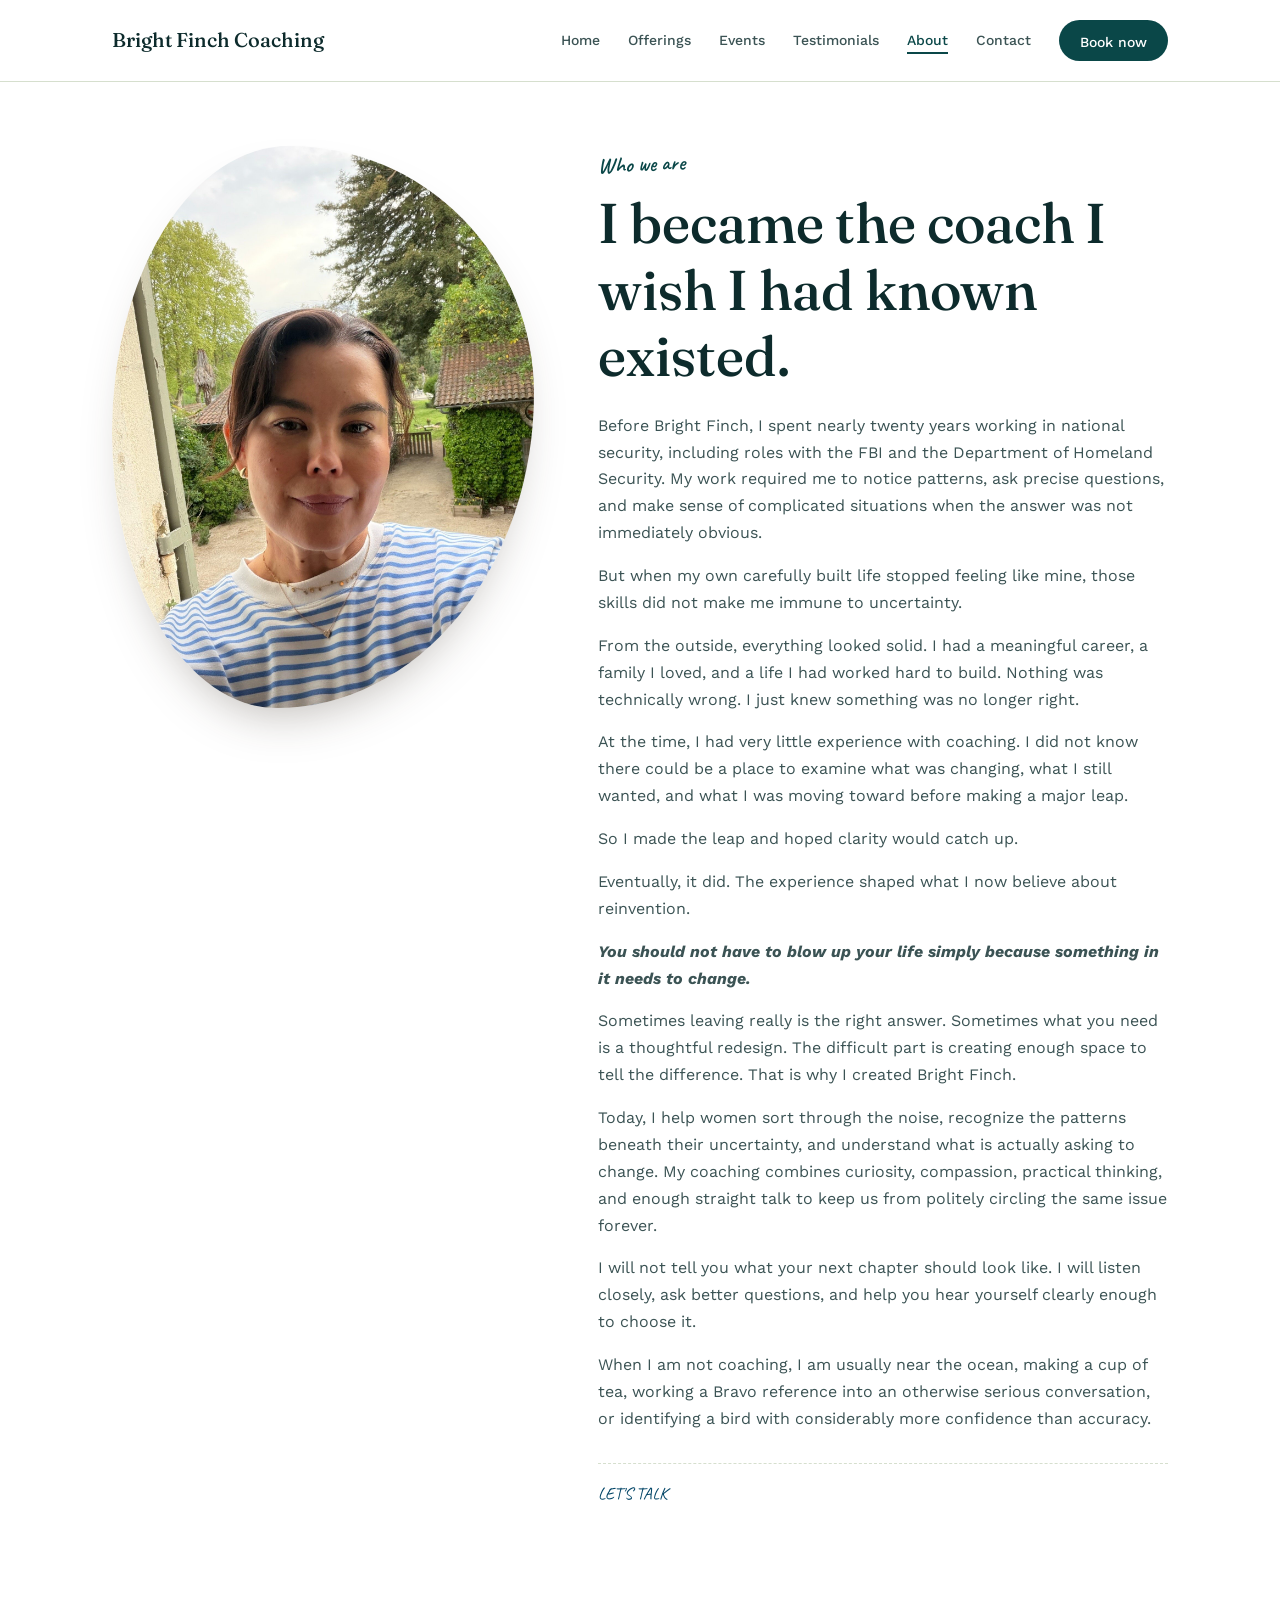
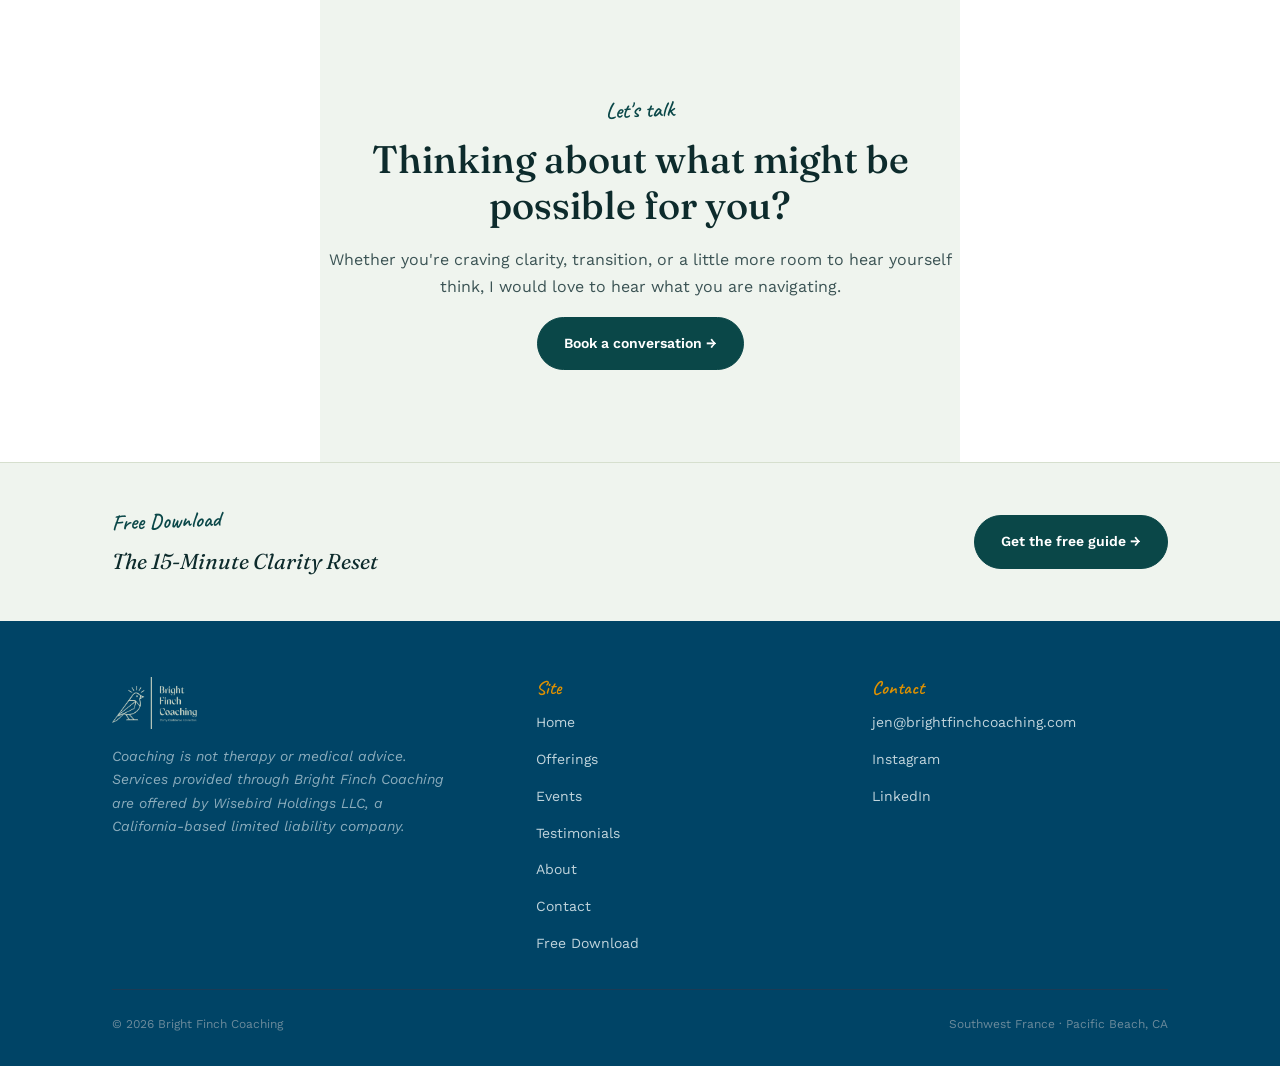
==== commit 4c21101d: "Fix About page portrait image" ====
--- a/about.html
+++ b/about.html
@@ -33,7 +33,7 @@
   <section class="hero">
     <div class="container about-grid">
       <div class="about-image">
-        <img src="images/53019F3A-0ED5-4B11-8597-4B63258CE2EA.JPG" alt="Jen in a striped shirt, founder of Bright Finch Coaching">
+        <img src="images/jen.jpg" alt="Jen, founder of Bright Finch Coaching">
       </div>
       <div>
         <span class="eyebrow">Who we are</span>
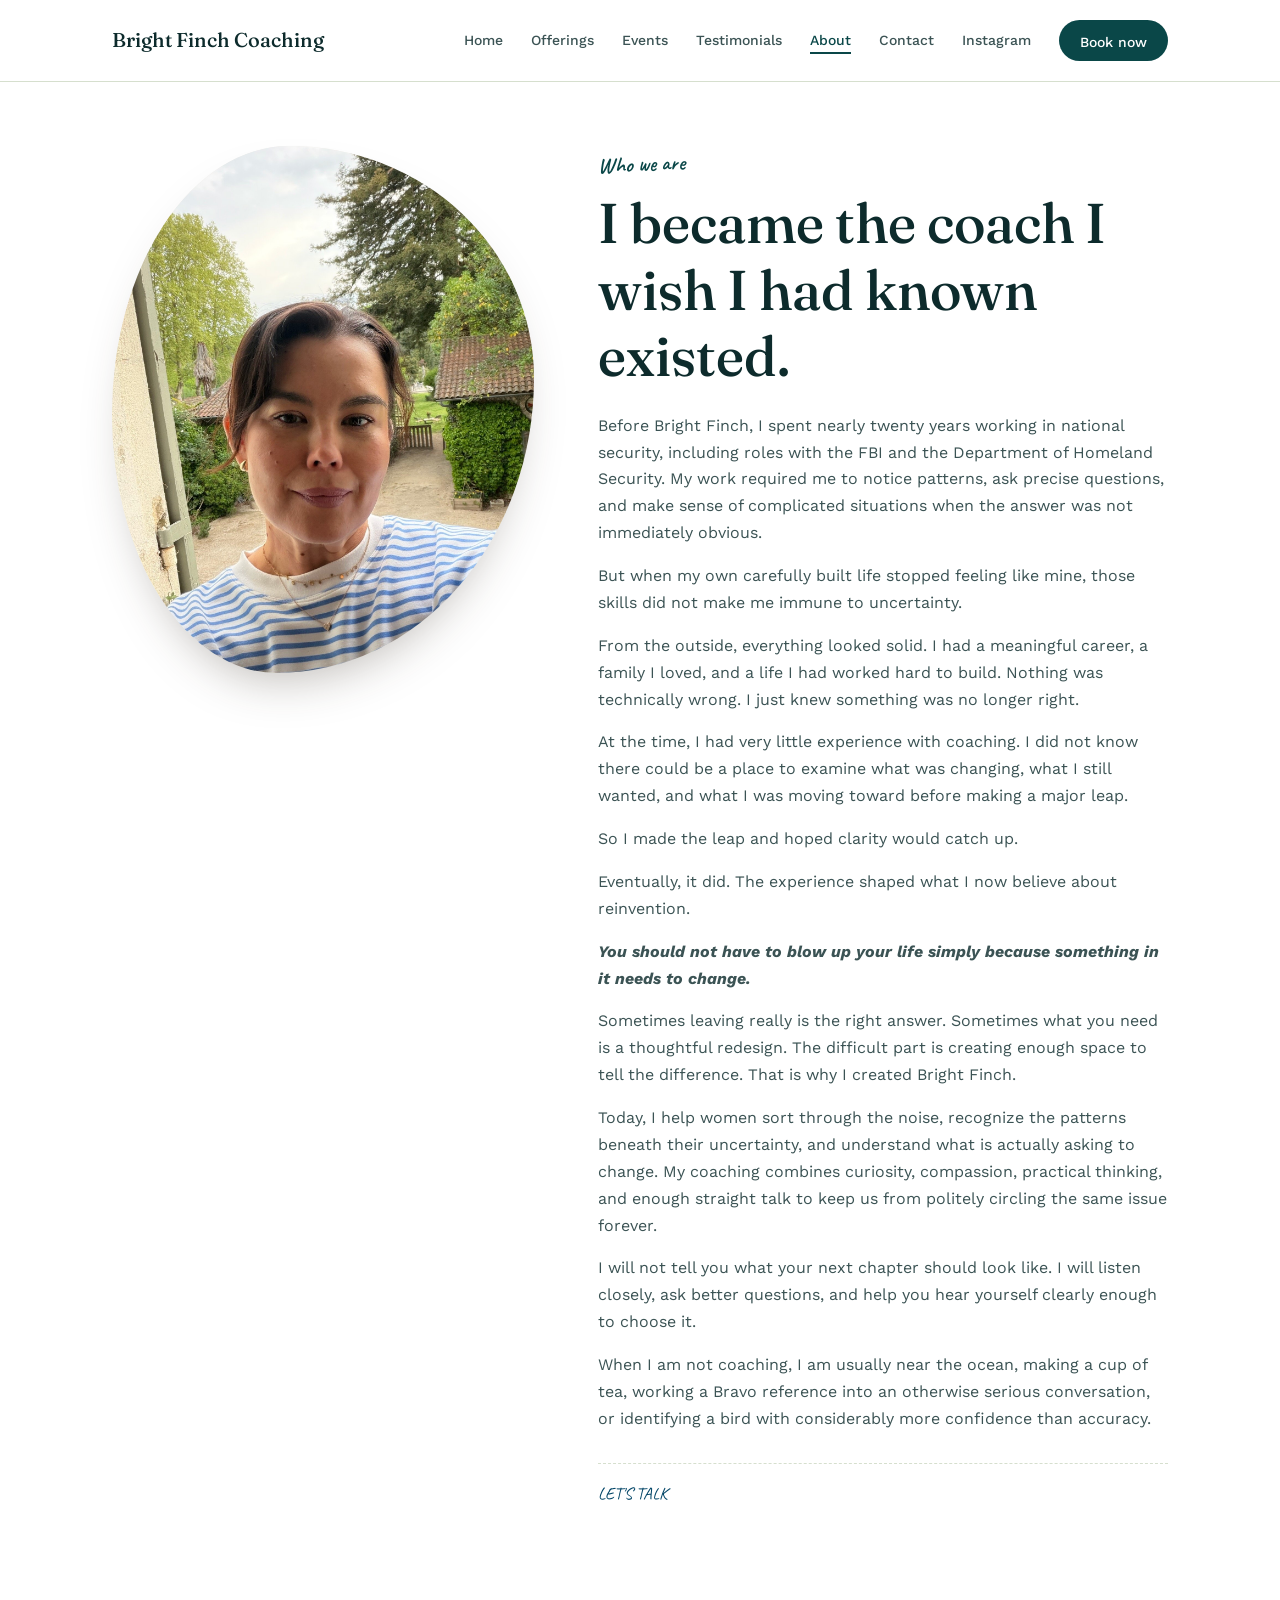
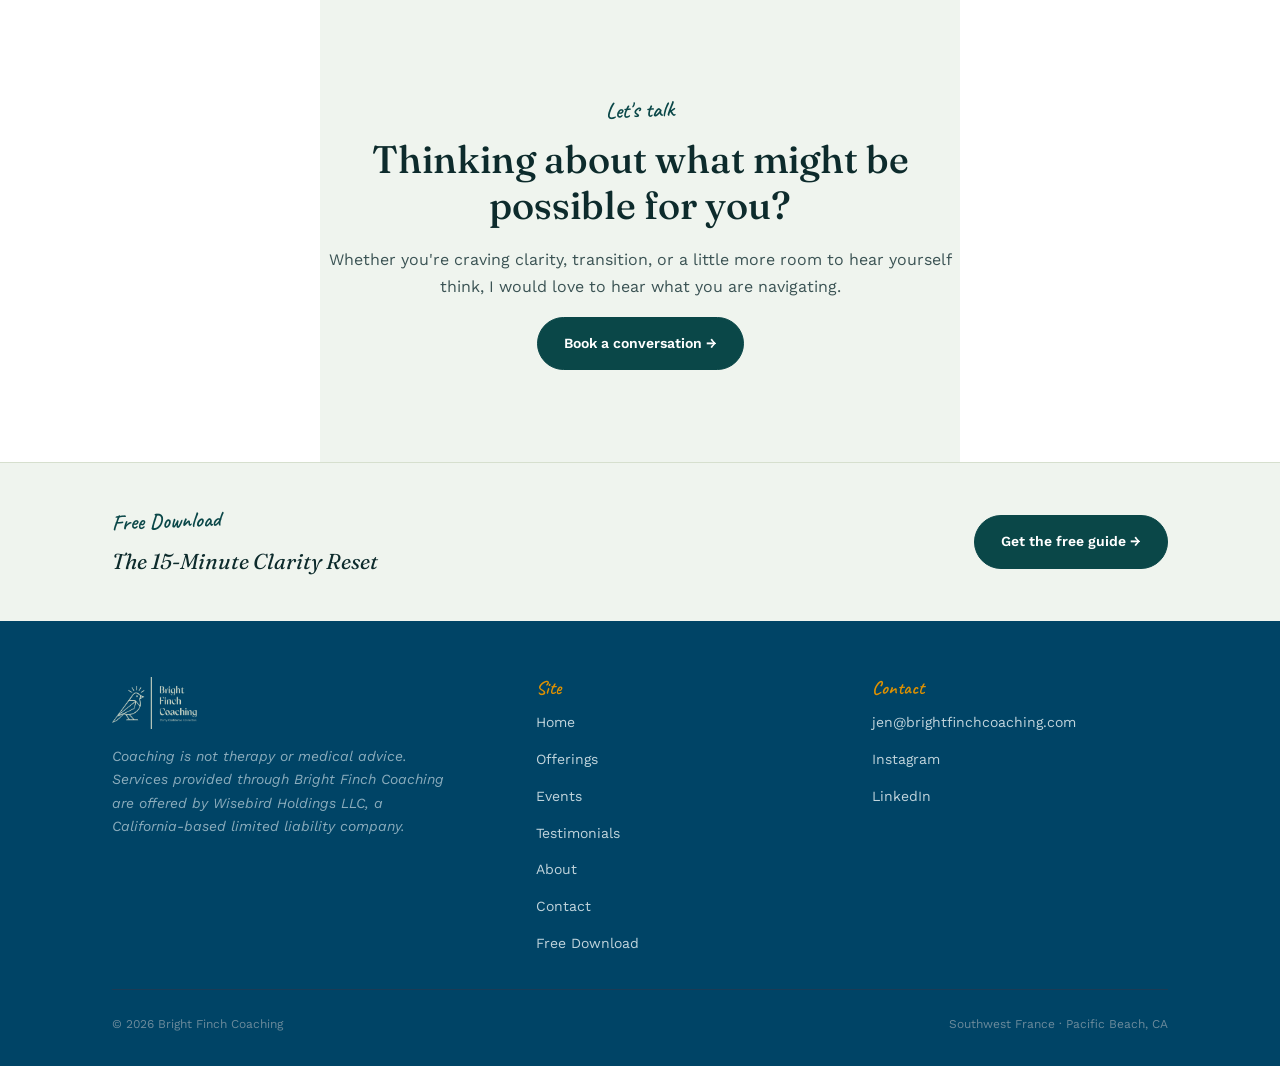
==== commit 7e944061: "Add Instagram link to site header" ====
--- a/about.html
+++ b/about.html
@@ -23,6 +23,7 @@
       <li><a href="testimonials.html">Testimonials</a></li>
       <li><a href="about.html" class="active">About</a></li>
       <li><a href="contact.html">Contact</a></li>
+      <li><a href="https://www.instagram.com/brightfinchcoaching/" target="_blank" rel="noopener noreferrer">Instagram</a></li>
       <li><a href="contact.html" class="btn btn-solid nav-cta">Book now</a></li>
     </ul>
     <button class="nav-toggle" aria-label="Toggle menu"><span></span><span></span><span></span></button>
--- a/css/style.css
+++ b/css/style.css
@@ -172,6 +172,15 @@
   padding-bottom: 4px;
   border-bottom: 2px solid transparent;
 }
+.nav-social {
+  font-family: var(--sans);
+  font-size: 14px;
+  font-weight: 500;
+  color: var(--ink-soft);
+  padding-bottom: 4px;
+  border-bottom: 2px solid transparent;
+}
+.nav-social:hover { color: var(--rust); border-bottom-color: var(--rust); }
 
 .nav-links a:hover,
 .nav-links a.active {
@@ -357,8 +366,19 @@
   gap: 64px;
   align-items: start;
 }
-.about-image { border-radius: var(--blob-2); overflow: hidden; box-shadow: 0 24px 48px -20px rgba(58, 46, 34, 0.35); }
-.about-image img { width: 100%; }
+.about-image {
+  border-radius: var(--blob-2);
+  overflow: hidden;
+  box-shadow: 0 24px 48px -20px rgba(58, 46, 34, 0.35);
+  aspect-ratio: 4 / 5;
+  background: #f1efe9;
+}
+.about-image img {
+  width: 100%;
+  height: 100%;
+  object-fit: cover;
+  object-position: center 18%;
+}
 
 /* ---------- retreat cross-promo ---------- */
 .retreat-block {
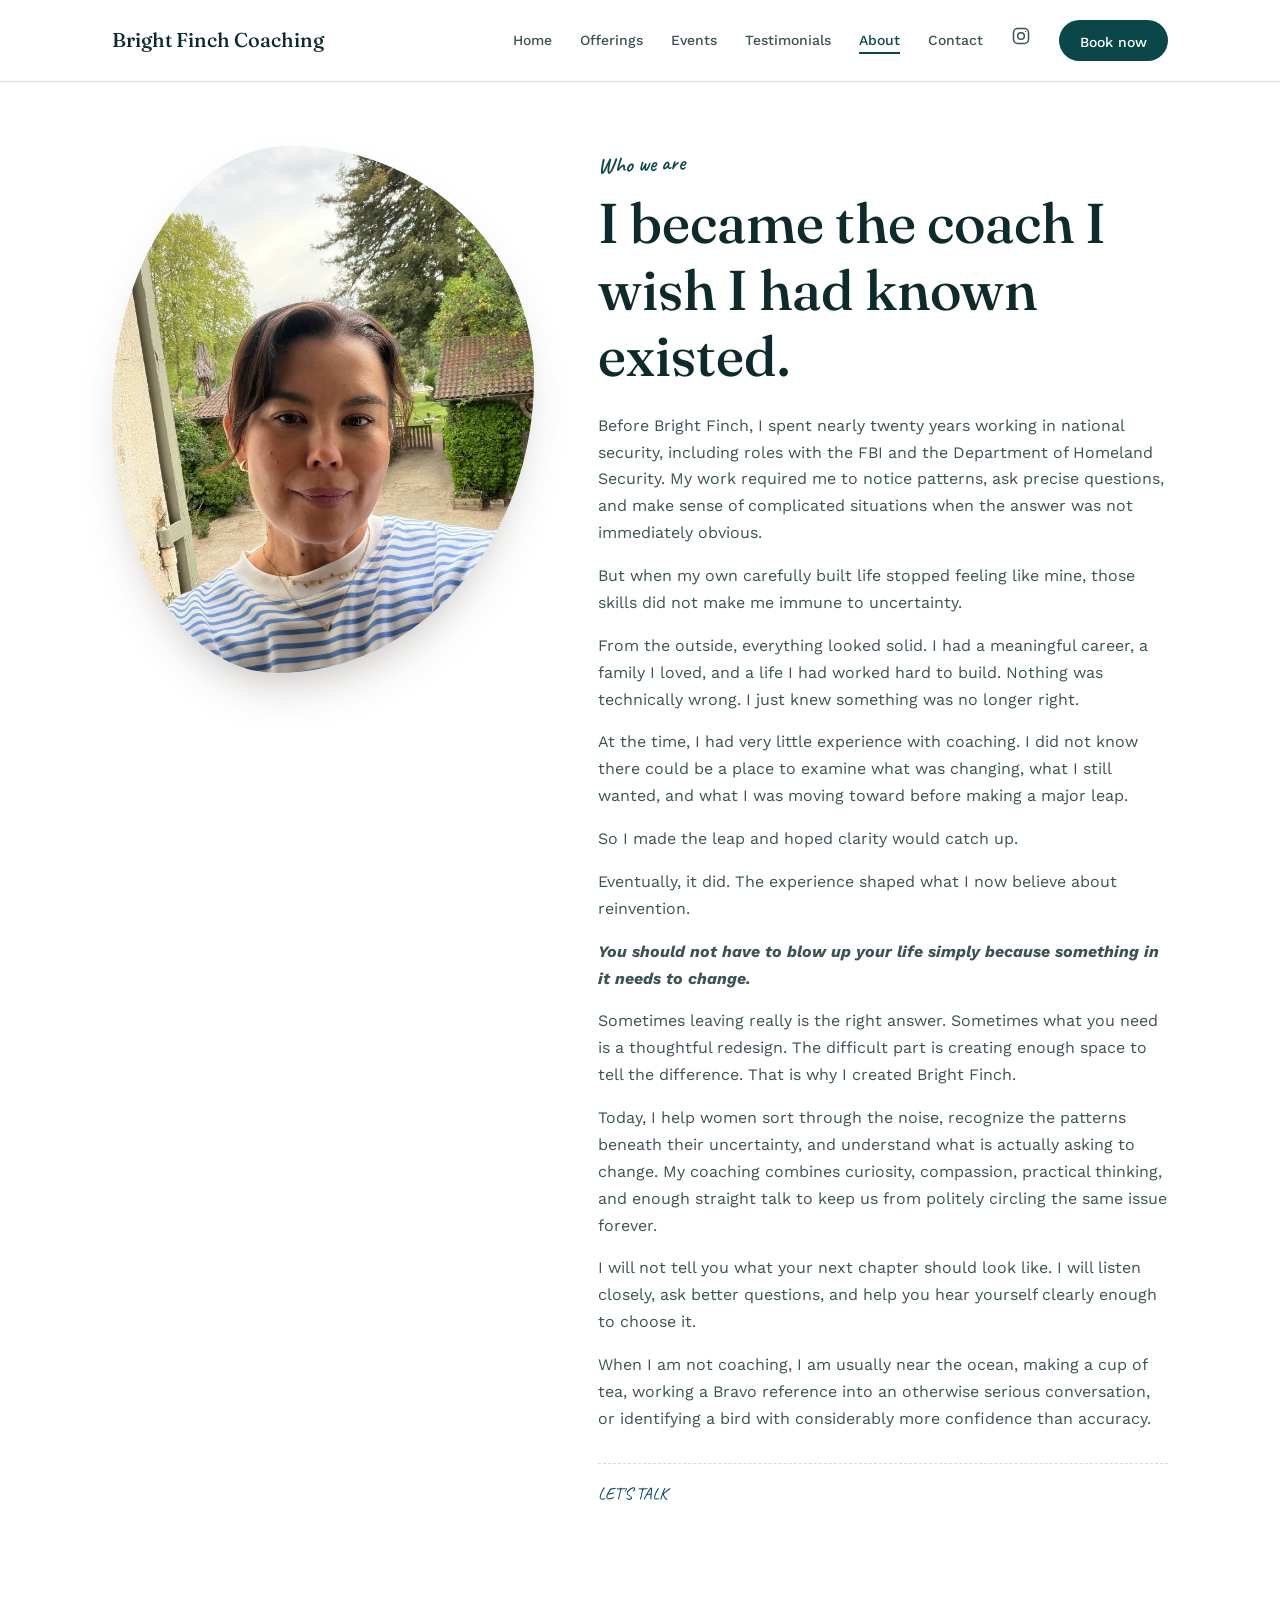
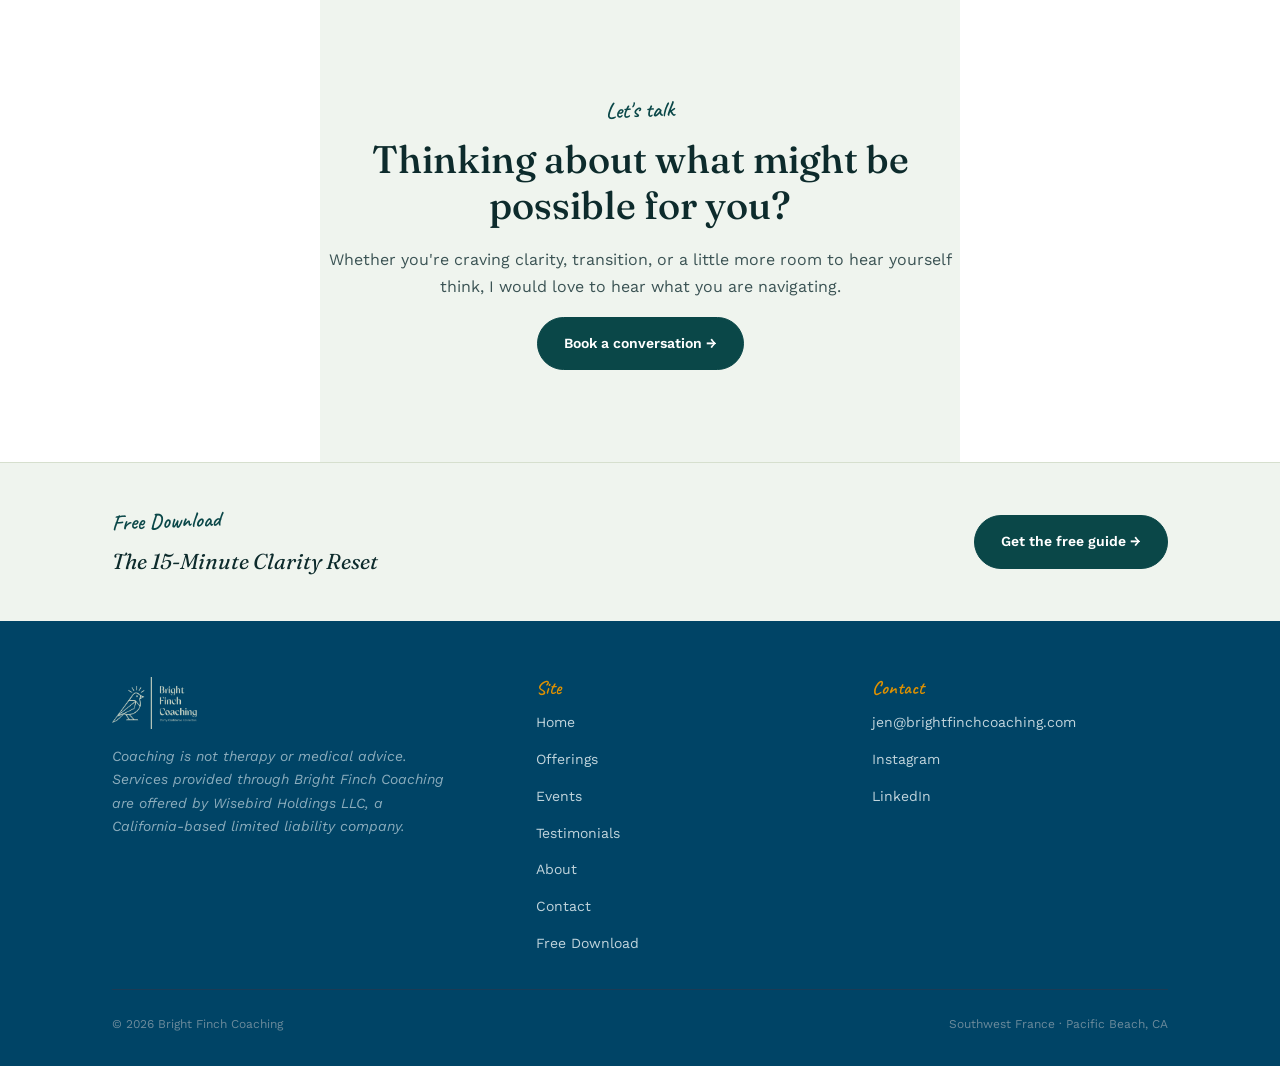
==== commit 7826c61c: "Use Instagram icon in site header" ====
--- a/about.html
+++ b/about.html
@@ -23,7 +23,7 @@
       <li><a href="testimonials.html">Testimonials</a></li>
       <li><a href="about.html" class="active">About</a></li>
       <li><a href="contact.html">Contact</a></li>
-      <li><a href="https://www.instagram.com/brightfinchcoaching/" target="_blank" rel="noopener noreferrer">Instagram</a></li>
+      <li><a href="https://www.instagram.com/brightfinchcoaching/" class="nav-social" aria-label="Instagram" target="_blank" rel="noopener noreferrer"><svg class="nav-social-icon" viewBox="0 0 24 24" fill="none" stroke="currentColor" stroke-width="1.8" stroke-linecap="round" stroke-linejoin="round" aria-hidden="true"><rect x="3" y="3" width="18" height="18" rx="5"></rect><circle cx="12" cy="12" r="4"></circle><circle cx="17.5" cy="6.5" r="0.75" fill="currentColor" stroke="none"></circle></svg></a></li>
       <li><a href="contact.html" class="btn btn-solid nav-cta">Book now</a></li>
     </ul>
     <button class="nav-toggle" aria-label="Toggle menu"><span></span><span></span><span></span></button>
--- a/css/style.css
+++ b/css/style.css
@@ -179,8 +179,12 @@
   color: var(--ink-soft);
   padding-bottom: 4px;
   border-bottom: 2px solid transparent;
+  display: inline-flex;
+  align-items: center;
+  justify-content: center;
 }
 .nav-social:hover { color: var(--rust); border-bottom-color: var(--rust); }
+.nav-social-icon { display: block; width: 20px; height: 20px; }
 
 .nav-links a:hover,
 .nav-links a.active {
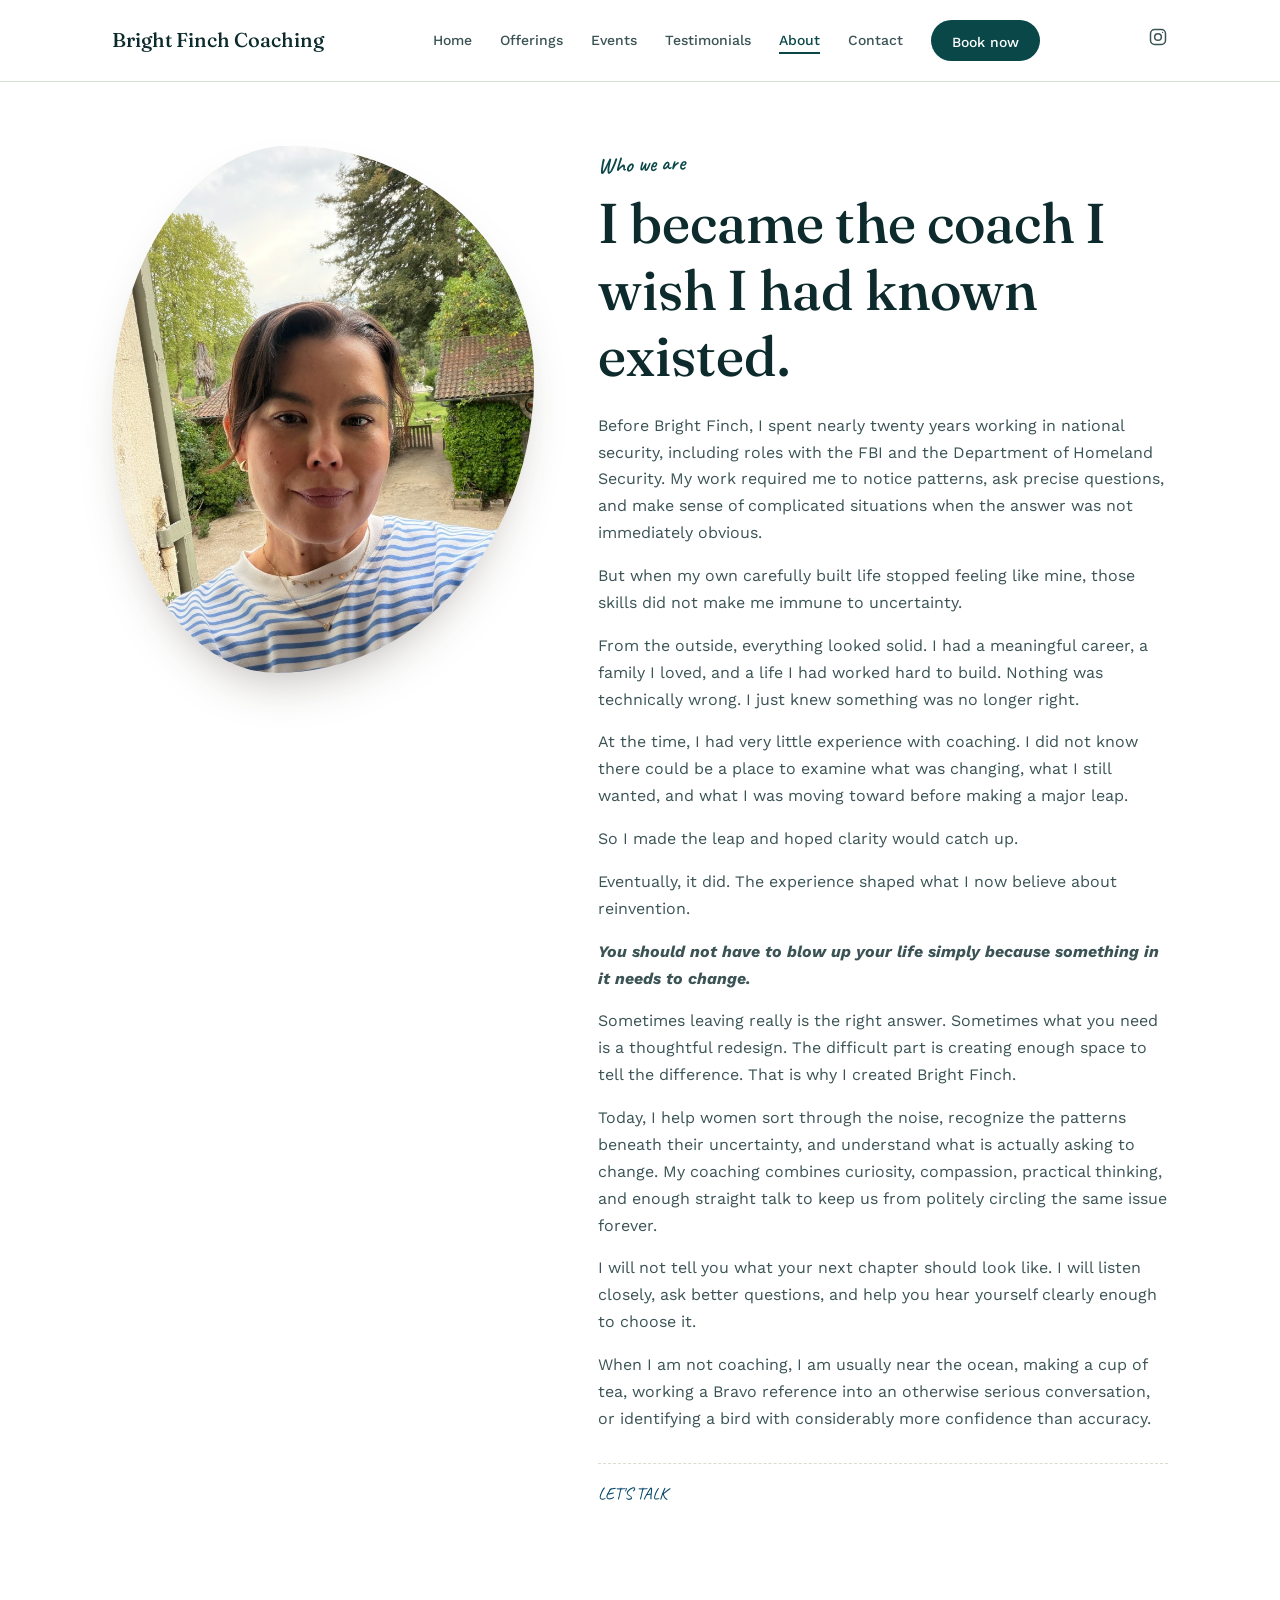
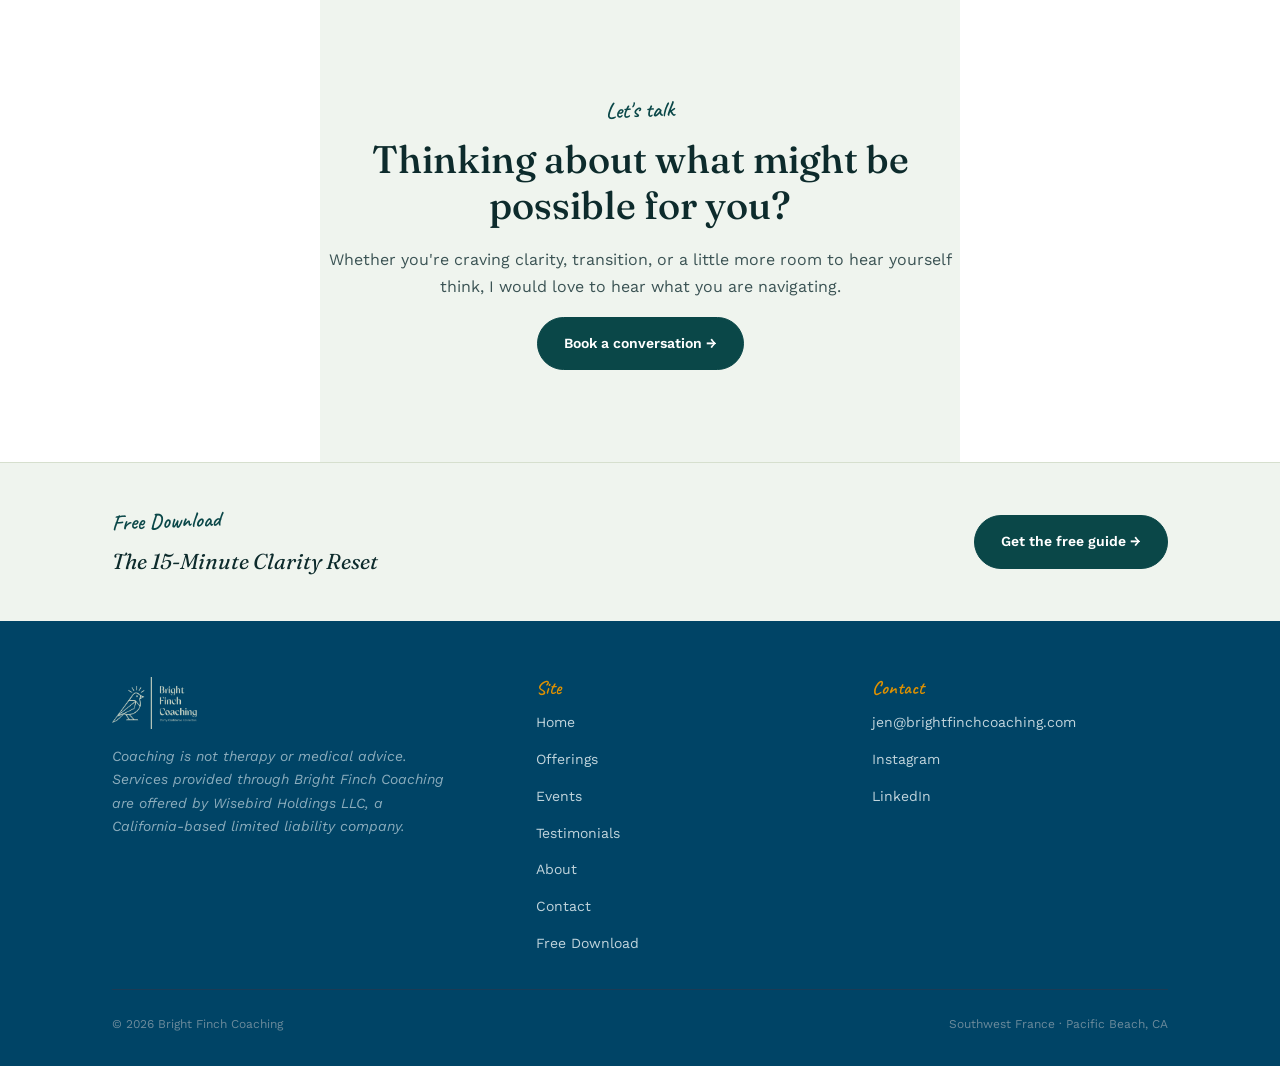
==== commit e1f5dec2: "Keep Instagram icon visible in mobile header" ====
--- a/about.html
+++ b/about.html
@@ -23,9 +23,9 @@
       <li><a href="testimonials.html">Testimonials</a></li>
       <li><a href="about.html" class="active">About</a></li>
       <li><a href="contact.html">Contact</a></li>
-      <li><a href="https://www.instagram.com/brightfinchcoaching/" class="nav-social" aria-label="Instagram" target="_blank" rel="noopener noreferrer"><svg class="nav-social-icon" viewBox="0 0 24 24" fill="none" stroke="currentColor" stroke-width="1.8" stroke-linecap="round" stroke-linejoin="round" aria-hidden="true"><rect x="3" y="3" width="18" height="18" rx="5"></rect><circle cx="12" cy="12" r="4"></circle><circle cx="17.5" cy="6.5" r="0.75" fill="currentColor" stroke="none"></circle></svg></a></li>
       <li><a href="contact.html" class="btn btn-solid nav-cta">Book now</a></li>
     </ul>
+    <a href="https://www.instagram.com/brightfinchcoaching/" class="nav-social" aria-label="Instagram" target="_blank" rel="noopener noreferrer"><svg class="nav-social-icon" viewBox="0 0 24 24" fill="none" stroke="currentColor" stroke-width="1.8" stroke-linecap="round" stroke-linejoin="round" aria-hidden="true"><rect x="3" y="3" width="18" height="18" rx="5"></rect><circle cx="12" cy="12" r="4"></circle><circle cx="17.5" cy="6.5" r="0.75" fill="currentColor" stroke="none"></circle></svg></a>
     <button class="nav-toggle" aria-label="Toggle menu"><span></span><span></span><span></span></button>
   </nav>
 </header>
